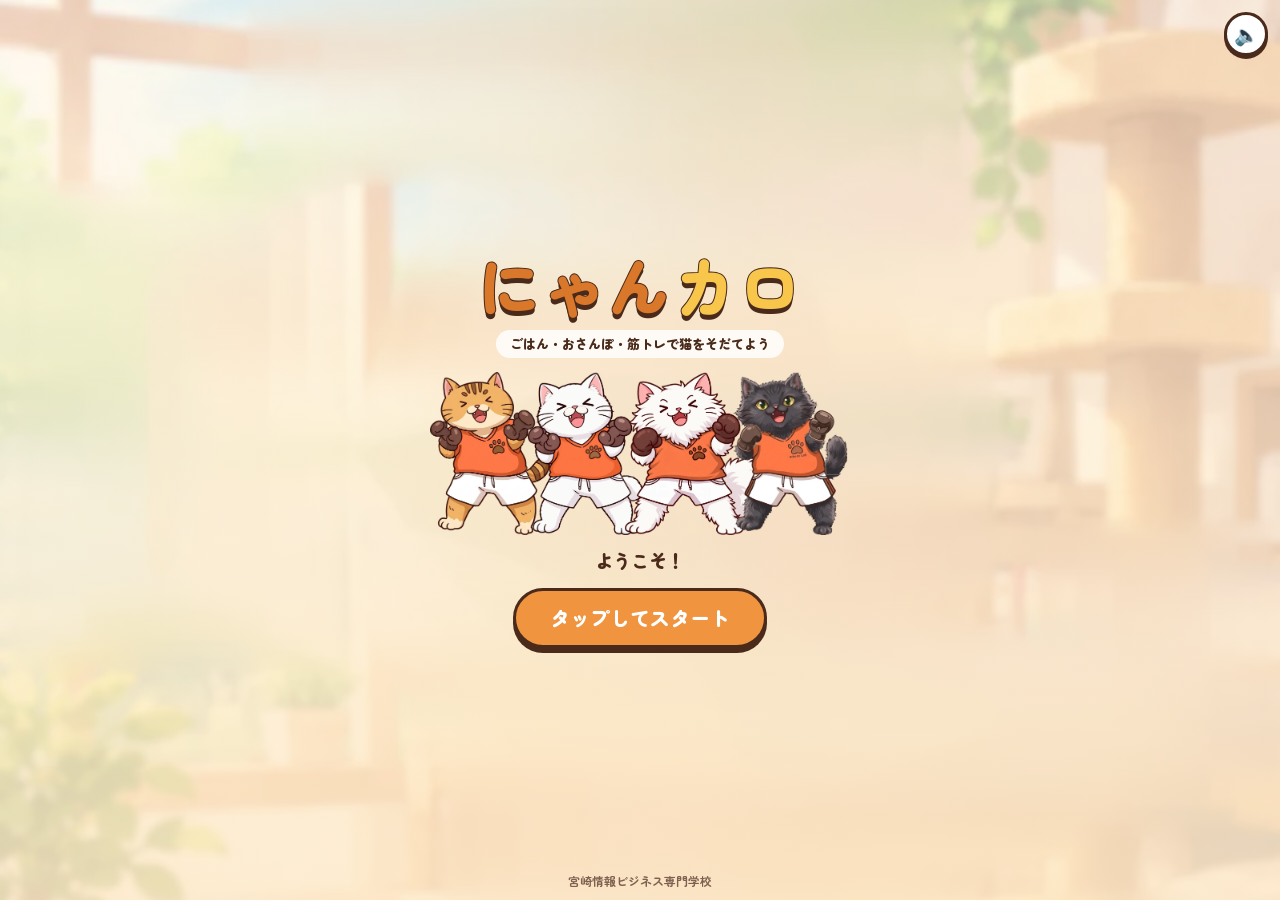
==== index.html @ 99998998 "Add files via upload" ====
<!doctype html>
<html lang="ja">
<head>
<meta charset="utf-8">
<meta name="viewport" content="width=device-width,initial-scale=1,viewport-fit=cover">
<title>にゃんカロ</title>
<meta name="description" content="ごはんを撮って、歩いて、筋トレして育てる猫の育成ゲーム">
<meta name="theme-color" content="#FDE9C9">
<link rel="manifest" href="manifest.webmanifest">
<link rel="icon" href="icon-192.png" type="image/png">
<link rel="apple-touch-icon" href="apple-touch-icon.png">
<meta name="apple-mobile-web-app-capable" content="yes">
<meta name="mobile-web-app-capable" content="yes">
<meta name="apple-mobile-web-app-title" content="にゃんカロ">
<link rel="preconnect" href="https://fonts.googleapis.com">
<link rel="preconnect" href="https://fonts.gstatic.com" crossorigin>
<link rel="stylesheet" href="https://fonts.googleapis.com/css2?family=Zen+Maru+Gothic:wght@500;700;900&display=swap">
<!-- ?v= はアプリの版。更新したら全部の ?v= と sw.js の VERSION、data.js の APP_VER を同じ数字に上げる（古いキャッシュと混ざらないように） -->
<link rel="stylesheet" href="style.css?v=10.1">
<link rel="stylesheet" href="petcat.css?v=10.1">
<link rel="stylesheet" href="battle.css?v=10.1">
<link rel="stylesheet" href="walk.css?v=10.1">
</head>
<body>
<!-- ===== タイトル画面（毎回はじめに出る） ===== -->
<div id="title" class="title" role="button" tabindex="0" aria-label="タップしてスタート">
  <button type="button" class="t-music" id="titleMusic" aria-label="音楽を鳴らす">🔈</button>
  <div class="t-logo"><span>にゃん</span><span>カロ</span></div>
  <p class="t-sub">ごはん・おさんぽ・筋トレで猫をそだてよう</p>
  <div class="t-cats" id="titleCats"></div>
  <p class="t-hello" id="titleHello"></p>
  <div class="t-start">タップしてスタート</div>
  <p class="t-foot">宮崎情報ビジネス専門学校</p>
</div>
<div id="app">

  <!-- ===== ホーム ===== -->
  <section id="tab-home" class="tab" aria-label="ホーム">
    <header class="h-top">
      <button class="coin-chip" id="pillCoins" aria-label="肉球コイン（ショップへ）"></button>
      <button class="name-chip" id="btnUser" aria-label="プロフィールを編集"></button>
      <button id="btnSettings" class="icon-btn" aria-label="せってい"></button>
    </header>
    <div class="h-row2">
      <button class="kcal-card" id="kcalCard" aria-label="今日のカロリー">
        <span class="kcal-ico" id="kcalIco"></span>
        <span class="kcal-main">
          <span class="kcal-nums">今日 <b id="kcalIntake">0</b> / 目標 <b id="kcalTarget">0</b> kcal</span>
          <span class="kcal-row"><span class="day-chip" id="dayChip"></span><span class="kcal-bar"><i id="kcalBar"></i><em id="kcalMark"></em></span></span>
        </span>
      </button>
      <button class="event-banner" id="eventBanner"></button>
    </div>

    <div class="h-stage">
      <div class="bubble" id="bubble"></div>
      <div class="cat-wrap" id="catWrap"></div>
      <div class="h-left">
        <!-- v10.1：ログボとミッションは ここ（上の列は コイン・名前・せってい だけにして、名前が切れないように） -->
        <div class="h-quick">
          <button id="btnLogin" class="icon-btn" aria-label="ログボ・プレゼント"><span class="dot" id="dotLogin" hidden></span></button>
          <button id="btnMission" class="icon-btn" aria-label="ミッション"><span class="dot" id="dotMission" hidden></span></button>
        </div>
        <div class="meter-card" role="meter" aria-label="スタミナ" aria-valuemin="0" aria-valuemax="100" id="stamMeter">
          <span class="mc-head"><span class="mc-ico" id="stamIco"></span>スタミナ</span><b class="mc-val" id="stamVal">0%</b>
          <span class="mc-bar"><i id="stamFill"></i></span>
        </div>
        <div class="meter-card" role="meter" aria-label="ごきげん" aria-valuemin="0" aria-valuemax="100" id="moodMeter">
          <span class="mc-head"><span class="mc-ico" id="moodIco"></span>ごきげん</span><b class="mc-val" id="moodVal">0%</b>
          <span class="mc-bar"><i id="moodFill"></i></span>
        </div>
      </div>
      <div class="h-right">
        <button class="gacha-btn" id="btnGacha" aria-label="ガチャへ"><span class="dot" id="dotGacha" hidden></span></button>
        <button id="btnCamera" class="camera-btn" aria-label="ごはんを撮る"></button>
      </div>
    </div>

    <div class="h-bottom">
      <button class="steps-card" id="pillSteps" aria-label="今日の歩数"></button>
      <button class="state-btn" id="bodyPill" aria-label="猫のステータス"></button>
    </div>
  </section>

  <!-- ===== ショップ ===== -->
  <section id="tab-shop" class="tab" aria-label="ショップ" hidden>
    <div class="page-head"><h1>ショップ</h1><div class="balance" id="shopBalance"></div></div>
    <div class="seg" role="tablist" id="shopSeg">
      <button role="tab" data-v="shop">ショップ</button>
      <button role="tab" data-v="gacha">ガチャ</button>
    </div>
    <div id="shopBody"></div>
  </section>

  <!-- ===== あそぶ（ジム・ミニゲーム。v10.1：更衣室は「ねこ」へ） ===== -->
  <section id="tab-train" class="tab" aria-label="あそぶ" hidden>
    <div class="page-head"><h1>あそぶ</h1><div class="balance" id="trainBalance"></div></div>
    <div class="seg" role="tablist" id="trainSeg">
      <button role="tab" data-v="gym">ジム</button>
      <button role="tab" data-v="mini">ミニゲーム</button>
    </div>
    <div id="trainBody"></div>
  </section>

  <!-- ===== きろく（1週間のきろく。v10.1：ステータスは「ねこ」へ） ===== -->
  <section id="tab-history" class="tab" aria-label="きろく" hidden>
    <div class="page-head"><span class="date-note" id="histDate"></span><h1>きろく</h1></div>
    <div id="histBody"></div>
  </section>

  <!-- ===== ねこ（v10.1：ステータス・きせかえ） ===== -->
  <section id="tab-cat" class="tab" aria-label="ねこ" hidden>
    <div class="page-head"><h1>ねこ</h1></div>
    <div class="seg" role="tablist" id="catSeg">
      <button role="tab" data-v="status">ステータス</button>
      <button role="tab" data-v="wear">きせかえ</button>
    </div>
    <div id="catBody"></div>
  </section>

  <!-- ===== せってい（v10.1：ホームの右上の ⚙ からひらく） ===== -->
  <section id="tab-settings" class="tab" aria-label="せってい" hidden>
    <div class="page-head"><button type="button" class="back-btn" id="setBack">‹ ホームへ</button><h1>せってい</h1></div>
    <div id="setBody"></div>
  </section>
</div>

<nav class="tabbar" aria-label="メニュー">
  <button data-tab="shop"><span class="ti" id="tiShop"></span><span>ショップ</span></button>
  <button data-tab="train"><span class="ti" id="tiTrain"></span><span>あそぶ</span></button>
  <button data-tab="home" class="home-tab"><span class="ti" id="tiHome"></span><span>ホーム</span></button>
  <button data-tab="history"><span class="ti" id="tiHistory"></span><span>きろく</span></button>
  <button data-tab="cat"><span class="ti" id="tiCat"></span><span>ねこ</span></button>
</nav>

<div class="modal" id="modal" hidden>
  <div class="sheet" role="dialog" aria-modal="true" aria-labelledby="modalTitle">
    <button class="close" id="modalClose" aria-label="閉じる">×</button>
    <div id="modalBody"></div>
  </div>
</div>
<div class="toast" id="toast" role="status" aria-live="polite" hidden></div>
<input type="file" id="photoInput" accept="image/*" hidden>

<script src="data.js?v=10.1"></script>
<script src="cat.js?v=10.1"></script>
<script src="petcat.js?v=10.1"></script>
<script src="battle.js?v=10.1"></script>
<script src="walk.js?v=10.1"></script>
<!-- v10.0：app.js を役割ごとに分けた。上から順番に読みこむ（順番を変えない。main.js は いちばん最後）。v10.1：fx.js（ごほうびの演出）・neko.js（ねこタブ）を追加 -->
<script src="storage.js?v=10.1"></script>
<script src="util.js?v=10.1"></script>
<script src="state.js?v=10.1"></script>
<script src="rules.js?v=10.1"></script>
<script src="sound.js?v=10.1"></script>
<script src="fx.js?v=10.1"></script>
<script src="ui.js?v=10.1"></script>
<script src="daily.js?v=10.1"></script>
<script src="home.js?v=10.1"></script>
<script src="shop.js?v=10.1"></script>
<script src="train.js?v=10.1"></script>
<script src="history.js?v=10.1"></script>
<script src="neko.js?v=10.1"></script>
<script src="settings.js?v=10.1"></script>
<script src="main.js?v=10.1"></script>
<script>
// service worker の登録（v9.8：新しい版が来たら app.js の swWaiting でお知らせ → タップで入れかえ）
if ('serviceWorker' in navigator && location.protocol !== 'file:') {
  window.addEventListener('load', () => {
    navigator.serviceWorker.register('sw.js').then(reg => {
      if (reg.waiting && navigator.serviceWorker.controller) swWaiting(reg.waiting);
      reg.addEventListener('updatefound', () => {
        const w = reg.installing; if (!w) return;
        w.addEventListener('statechange', () => { if (w.state === 'installed' && navigator.serviceWorker.controller) swWaiting(w); });
      });
      setInterval(() => reg.update().catch(() => {}), 3600000);   // 開いたままでも1時間ごとに新しい版をさがす
    }).catch(() => {});
    // 入れかえが終わったら読みなおす（こちらから頼んだときだけ。はじめて開いたときは読みなおさない）
    navigator.serviceWorker.addEventListener('controllerchange', () => { if (window.__swSkip && !window.__swReloaded) { window.__swReloaded = true; location.reload(); } });
  });
}
</script>
</body>
</html>
---- style.css ----
/* にゃんカロ 見た目
   色やフォントは :root の変数で管理。ここを変えるとアプリ全体の色が変わる。 */
:root {
  --paper: #FFF6E6;
  --paper-line: #F1E1C4;
  --bg: #FDE9C9;
  --ink: #4A2A1A;
  --muted: #7E6150;
  --orange: #F0943F;
  --orange-d: #D9772B;
  --yellow: #F7C64B;
  --green: #4FAE5B;
  --blue: #4C8FD6;
  --red: #E0573F;
  --white: #FFFFFF;
  --font: "Zen Maru Gothic", "Hiragino Maru Gothic ProN", "Hiragino Sans", "Yu Gothic", sans-serif;
  --nav-h: 92px;
  color-scheme: light;
}
* { box-sizing: border-box; }
html, body { margin: 0; min-height: 100%; }
body {
  background: var(--bg);
  color: var(--ink);
  font-family: var(--font);
  font-size: 15px;
  line-height: 1.5;
  -webkit-tap-highlight-color: transparent;
  -webkit-text-size-adjust: 100%;
}
button { font: inherit; color: inherit; cursor: pointer; }
button:focus-visible, input:focus-visible, select:focus-visible, a:focus-visible { outline: 3px solid var(--blue); outline-offset: 2px; }
[hidden] { display: none !important; }
img { max-width: 100%; }

#app {
  max-width: 480px; margin: 0 auto; min-height: 100dvh;
  background-color: var(--paper);
  background-image: repeating-linear-gradient(to bottom, transparent 0 31px, var(--paper-line) 31px 32px);
  padding-top: env(safe-area-inset-top, 0px);
  padding-bottom: calc(var(--nav-h) + env(safe-area-inset-bottom, 0px) + 12px);
}
.tab { padding-left: max(14px, env(safe-area-inset-left, 0px)); padding-right: max(14px, env(safe-area-inset-right, 0px)); }

/* ---------- 共通パーツ ---------- */
.card { background: var(--white); border: 3px solid var(--ink); border-radius: 18px; box-shadow: 0 4px 0 var(--ink); }
.btn {
  display: inline-flex; align-items: center; justify-content: center; gap: 6px;
  min-height: 46px; padding: 0 18px; border-radius: 14px;
  border: 3px solid var(--ink); background: var(--orange); color: var(--ink);
  font-weight: 900; font-size: 16px; box-shadow: 0 4px 0 var(--ink);
  transition: transform .06s;
}
.btn:active { transform: translateY(3px); box-shadow: 0 1px 0 var(--ink); }
.btn.yellow { background: var(--yellow); }
.btn.white { background: var(--white); }
.btn.red { background: var(--red); color: var(--white); }
.btn.small { min-height: 44px; padding: 0 12px; font-size: 14px; border-radius: 12px; }
.btn.block { display: flex; width: 100%; }
.btn:disabled { opacity: .45; cursor: not-allowed; transform: none; box-shadow: 0 4px 0 var(--ink); }
.pill {
  display: inline-flex; align-items: center; gap: 4px; white-space: nowrap;
  background: var(--white); border: 2.5px solid var(--ink); border-radius: 999px;
  padding: 2px 10px 2px 4px; font-weight: 900; font-size: 14px; min-height: 34px;
}
.pill svg { flex: none; }
.num { font-variant-numeric: tabular-nums; }
.muted { color: var(--muted); }
.hint { font-size: 12px; color: var(--muted); margin: 0; }
h1 { margin: 0; font-weight: 900; font-size: 30px; letter-spacing: .04em; text-align: center; }
h2 { margin: 0; font-weight: 900; font-size: 18px; }
.page-head { position: relative; padding-top: 16px; padding-bottom: 8px; display: flex; flex-direction: column; align-items: center; gap: 6px; }
.date-note { align-self: flex-start; font-size: 13px; color: var(--muted); font-weight: 700; }
.balance { display: flex; gap: 6px; flex-wrap: wrap; justify-content: center; }
.seg { display: flex; gap: 0; margin: 4px 0 14px; border: 3px solid var(--ink); border-radius: 14px; overflow: hidden; background: var(--white); }
.seg button { flex: 1; min-height: 44px; border: 0; background: transparent; font-weight: 900; font-size: 15px; }
.seg button + button { border-left: 3px solid var(--ink); }
.seg button[aria-selected="true"] { background: var(--yellow); }
.section-title { display: flex; align-items: center; gap: 8px; margin: 18px 0 8px; font-weight: 900; font-size: 17px; }
.section-title::before, .section-title::after { content: ""; flex: 1; height: 3px; background: var(--ink); border-radius: 2px; }
.list { display: flex; flex-direction: column; gap: 10px; }
.row { display: flex; align-items: center; gap: 10px; padding: 10px 12px; }
.row .grow { flex: 1; min-width: 0; }
.row .name { font-weight: 900; }
.rar { display: inline-block; font-size: 12px; font-weight: 900; padding: 0 6px; border-radius: 6px; border: 2px solid var(--ink); }
.rar.N { background: #EDE3D3; } .rar.R { background: #BFDDF7; } .rar.SR { background: var(--yellow); }

/* ---------- ホーム ---------- */
#tab-home { position: relative; min-height: calc(100dvh - var(--nav-h) - env(safe-area-inset-bottom, 0px) - env(safe-area-inset-top, 0px) - 12px); padding-top: 12px; display: flex; flex-direction: column; }
.home-top { display: grid; grid-template-columns: 1fr auto 1fr; align-items: start; gap: 8px; }
.icon-btn {
  position: relative; width: 52px; height: 52px; border-radius: 16px; border: 3px solid var(--ink);
  background: var(--white); box-shadow: 0 3px 0 var(--ink); display: flex; align-items: center; justify-content: center; padding: 0;
}
.icon-btn svg { width: 34px; height: 34px; }
.top-right { justify-self: end; display: flex; gap: 6px; }
.dot { position: absolute; top: -5px; right: -5px; width: 16px; height: 16px; border-radius: 999px; background: var(--red); border: 2.5px solid var(--white); }
.day-badge {
  width: 86px; height: 86px; border-radius: 999px; background: var(--white); border: 3px solid var(--ink); box-shadow: 0 4px 0 var(--ink);
  display: flex; flex-direction: column; align-items: center; justify-content: center; line-height: 1.05;
}
.day-badge span { font-size: 12px; font-weight: 900; color: var(--orange-d); }
.day-badge b { font-size: 30px; font-weight: 900; }
.day-badge small { font-size: 12px; font-weight: 900; }
.kcal-card {
  margin: 10px auto 0; width: min(100%, 330px); display: flex; flex-direction: column; gap: 4px; align-items: stretch;
  background: var(--white); border: 3px solid var(--ink); border-radius: 16px; padding: 6px 12px 8px; box-shadow: 0 3px 0 var(--ink);
}
.kcal-nums { font-size: 13px; font-weight: 700; text-align: center; }
.kcal-nums b { font-size: 18px; font-weight: 900; }
.kcal-bar { position: relative; height: 12px; border-radius: 999px; border: 2px solid var(--ink); background: #F4E9D7; overflow: hidden; }
.kcal-bar i { position: absolute; left: 0; top: 0; bottom: 0; background: var(--green); border-radius: 999px; transition: width .6s; }
.kcal-bar em { position: absolute; top: 0; bottom: 0; width: 2px; background: var(--ink); }

.stage { position: relative; flex: 1; display: grid; grid-template-columns: 52px minmax(0, 1fr); align-items: end; gap: 4px; padding-top: 8px; min-height: 300px; }
.stamina { align-self: center; display: flex; flex-direction: column; align-items: center; gap: 4px; }
.stam-tube { position: relative; width: 38px; height: clamp(180px, 34dvh, 320px); border-radius: 20px; border: 3px solid var(--ink); background: var(--white); overflow: hidden; box-shadow: 0 3px 0 var(--ink); }
.stam-fill { position: absolute; left: 0; right: 0; bottom: 0; background: var(--green); transition: height .6s, background-color .3s; }
.stam-fill::after { content: ""; position: absolute; left: 6px; top: 8px; bottom: 8px; width: 6px; border-radius: 4px; background: rgba(255,255,255,.4); }
.stam-label { font-size: 12px; font-weight: 900; }
.stam-val { font-size: 18px; font-weight: 900; line-height: 1; }
.cat-wrap { justify-self: center; height: clamp(250px, 46dvh, 420px); aspect-ratio: 600 / 813; max-width: 100%; }
.cat-wrap svg { width: 100%; height: 100%; display: block; }
.cat-wrap.punch { animation: punch .5s ease; }
@keyframes bob { 0%, 100% { transform: translateY(0) scaleY(1); } 50% { transform: translateY(-4px) scaleY(1.01); } }
@keyframes punch { 0% { transform: scale(1); } 30% { transform: scale(1.06) rotate(-2deg); } 60% { transform: scale(.98) rotate(2deg); } 100% { transform: scale(1); } }
.bubble {
  position: absolute; right: 0; top: 6px; max-width: 46%; background: var(--white); border: 3px solid var(--ink); border-radius: 18px;
  padding: 6px 12px; font-weight: 900; font-size: 15px; box-shadow: 0 3px 0 var(--ink);
}
.bubble::after { content: ""; position: absolute; left: 14px; bottom: -12px; border: 7px solid transparent; border-top-color: var(--ink); }
.home-pills { position: absolute; left: 56px; top: 6px; display: flex; flex-direction: column; align-items: flex-start; gap: 6px; }
.body-pill { min-width: 0; text-align: center; white-space: nowrap; overflow: hidden; text-overflow: ellipsis; padding: 3px 12px; border-radius: 999px; border: 2.5px solid var(--ink); background: var(--green); color: var(--white); font-weight: 900; font-size: 14px; }
.revive { position: absolute; left: 50%; top: 50%; transform: translate(-50%, -50%); }
.home-bottom { display: grid; grid-template-columns: auto minmax(0, 1fr) auto; align-items: center; gap: 8px; padding: 8px 0 4px; }
.mini-btn {
  min-height: 52px; padding: 0 12px; border-radius: 16px; border: 3px solid var(--ink);
  background: var(--yellow); font-weight: 900; font-size: 14px; box-shadow: 0 4px 0 var(--ink); display: flex; align-items: center; gap: 4px;
}
.camera-btn {
  width: 74px; height: 74px; border-radius: 999px; border: 4px solid var(--ink);
  background: var(--red); box-shadow: 0 5px 0 var(--ink); display: flex; align-items: center; justify-content: center; padding: 0;
}
.camera-btn svg { width: 40px; height: 40px; }
.mini-btn:active, .camera-btn:active, .icon-btn:active { transform: translateY(3px); box-shadow: 0 1px 0 var(--ink); }

/* ---------- タブバー（四角をつなげた形） ---------- */
.tabbar {
  position: fixed; left: 0; right: 0; bottom: 0; z-index: 20; max-width: 480px; margin: 0 auto;
  height: calc(var(--nav-h) + env(safe-area-inset-bottom, 0px)); padding: 10px max(8px, env(safe-area-inset-right, 0px)) calc(8px + env(safe-area-inset-bottom, 0px)) max(8px, env(safe-area-inset-left, 0px));
  background: linear-gradient(to bottom, rgba(253, 233, 201, 0), var(--bg) 30%); display: flex; align-items: stretch;
}
.tabbar button {
  flex: 1; min-width: 0; border: 3px solid var(--ink); border-left-width: 0; background: var(--paper); display: flex; flex-direction: column; align-items: center; justify-content: center;
  gap: 2px; font-size: 12px; letter-spacing: -.05em; white-space: nowrap; font-weight: 900; padding: 4px 0 2px; box-shadow: 0 4px 0 var(--ink);
}
.tabbar button:first-child { border-left-width: 3px; border-radius: 16px 0 0 16px; }
.tabbar button:last-child { border-radius: 0 16px 16px 0; }
.tabbar .ti { width: 34px; height: 34px; display: flex; align-items: center; justify-content: center; border: 0; background: none; }
.tabbar .ti svg { width: 30px; height: 30px; }
.tabbar .ti svg [stroke="#FFFFFF"], .tabbar .ti svg[stroke="#FFFFFF"] { stroke: var(--ink); }
.tabbar button[aria-current="page"] { background: var(--yellow); margin-top: -8px; border-top-width: 3px; }
.tabbar .home-tab { flex: 1.15; }

/* ---------- ショップ ---------- */
.shop-item { display: grid; grid-template-columns: 52px minmax(0, 1fr); gap: 10px; padding: 12px; }
.shop-item .ico { width: 52px; height: 52px; border-radius: 14px; border: 2.5px solid var(--ink); background: #FFF0D6; display: flex; align-items: center; justify-content: center; }
.shop-item .ico svg { width: 38px; height: 38px; }
.buy-row { grid-column: 1 / -1; display: flex; align-items: center; justify-content: flex-end; gap: 8px; flex-wrap: wrap; }
.stepper { display: inline-flex; align-items: center; border: 2.5px solid var(--ink); border-radius: 12px; overflow: hidden; background: var(--white); }
.stepper button { width: 44px; height: 44px; border: 0; background: #FFF0D6; font-weight: 900; font-size: 18px; }
.stepper output { min-width: 34px; text-align: center; font-weight: 900; }
.price { font-weight: 900; }
.demo-note { margin: 6px 0 0; padding: 8px 12px; border-radius: 12px; background: #FFF0D6; border: 2px dashed var(--muted); font-size: 12px; }
.gacha-stage { position: relative; padding: 14px 12px 16px; text-align: center; }
.gacha-top { display: flex; justify-content: space-between; align-items: center; gap: 8px; flex-wrap: wrap; }
.gacha-title { font-weight: 900; font-size: 30px; color: var(--red); margin: 6px 0 0; text-shadow: 2px 2px 0 var(--white), -2px -2px 0 var(--white); }
.gacha-cat { width: 150px; margin: 4px auto 0; }
.bags { display: grid; grid-template-columns: repeat(4, minmax(0, 1fr)); gap: 8px; margin-top: 10px; }
.bag { border: 3px solid var(--ink); border-radius: 18px; background: var(--white); padding: 6px 0 2px; box-shadow: 0 4px 0 var(--ink); }
.bag svg { width: 100%; height: 72px; }
.bag:active { transform: translateY(3px); box-shadow: 0 1px 0 var(--ink); }
.pick-note { margin-top: 10px; font-weight: 900; }
.reveal { text-align: center; display: flex; flex-direction: column; align-items: center; gap: 8px; }
.reveal .item-big { width: 140px; height: 140px; border-radius: 24px; border: 3px solid var(--ink); display: flex; align-items: center; justify-content: center; background: #FFF0D6; }
.reveal .item-big.SR { background: var(--yellow); }
.reveal .item-big svg { width: 110px; height: 110px; }

/* ---------- トレーニング ---------- */
.gym-card { display: grid; grid-template-columns: 68px minmax(0, 1fr) auto; align-items: center; gap: 10px; padding: 12px; }
.gym-card .ico { width: 68px; height: 68px; border-radius: 16px; border: 2.5px solid var(--ink); background: #E8F1FF; display: flex; align-items: center; justify-content: center; }
.gym-card .ico svg { width: 54px; height: 54px; }
.gym-card .cost { font-size: 12px; font-weight: 900; color: var(--orange-d); }
.boost { margin: 0 0 10px; padding: 8px 12px; border-radius: 12px; background: var(--yellow); border: 2.5px solid var(--ink); font-weight: 900; font-size: 13px; }
.locker { display: grid; grid-template-columns: 130px minmax(0, 1fr); gap: 12px; align-items: start; }
.locker .preview { padding: 6px; }
.locker .preview svg { width: 100%; height: auto; display: block; }
.stats { display: flex; flex-direction: column; gap: 6px; padding: 10px 12px; }
.stat-row { display: grid; grid-template-columns: 72px minmax(0, 1fr) 40px; align-items: center; gap: 6px; font-size: 13px; font-weight: 900; }
.stat-row .bar { height: 12px; border-radius: 999px; border: 2px solid var(--ink); background: #F4E9D7; overflow: hidden; }
.stat-row .bar i { display: block; height: 100%; }
.stat-row b { text-align: right; }
.wear-grid { display: grid; grid-template-columns: repeat(3, minmax(0, 1fr)); gap: 8px; }
.wear { border: 2.5px solid var(--ink); border-radius: 14px; background: var(--white); padding: 6px 4px; font-size: 12px; font-weight: 700; display: flex; flex-direction: column; align-items: center; gap: 2px; min-height: 92px; }
.wear svg { width: 46px; height: 46px; }
.wear[aria-pressed="true"] { background: var(--yellow); box-shadow: inset 0 0 0 2px var(--ink); }

/* ---------- りれき ---------- */
.chart-card { padding: 10px 8px 6px; }
.chart-card svg { width: 100%; height: auto; display: block; }
.hist-seg { display: grid; grid-template-columns: repeat(2, minmax(0, 1fr)); gap: 10px; margin: 14px 0 4px; }
.hist-seg button { min-height: 56px; border-radius: 16px; border: 3px solid var(--ink); background: var(--orange); font-weight: 900; font-size: 16px; box-shadow: 0 4px 0 var(--ink); line-height: 1.2; }
.hist-seg button[aria-selected="true"] { background: var(--yellow); box-shadow: inset 0 0 0 3px var(--red), 0 4px 0 var(--ink); }
.meals3 { display: grid; grid-template-columns: repeat(3, minmax(0, 1fr)); gap: 8px; }
.meal-card { position: relative; border: 3px solid var(--ink); border-radius: 18px; background: var(--white); padding: 18px 6px 8px; text-align: center; min-height: 140px; display: flex; flex-direction: column; align-items: center; justify-content: space-between; gap: 4px; }
.meal-card .slot { position: absolute; top: -16px; left: 50%; transform: translateX(-50%); background: var(--paper); padding: 0 8px; font-weight: 900; font-size: 22px; line-height: 1.2; }
.meal-card .mname { font-weight: 900; font-size: 13px; line-height: 1.3; overflow-wrap: anywhere; }
.meal-card img, .meal-card .ph { width: 64px; height: 50px; border-radius: 10px; object-fit: cover; }
.meal-card .ph { display: flex; align-items: center; justify-content: center; }
.meal-card .kc { font-weight: 900; font-size: 15px; }
.meal-list .row { padding: 8px 10px; }
.meal-list img, .meal-list .ph { width: 44px; height: 44px; border-radius: 10px; object-fit: cover; flex: none; background: #FFF0D6; }
.x-btn { width: 44px; height: 44px; border: 0; background: transparent; font-size: 18px; color: var(--muted); }
.body-meter { position: relative; height: 16px; border-radius: 999px; border: 2.5px solid var(--ink); background: linear-gradient(90deg, #8E8E8E 0 8%, var(--blue) 8% 38%, var(--green) 38% 62%, var(--orange) 62% 92%, var(--red) 92%); }
.body-meter i { position: absolute; top: -6px; width: 8px; height: 24px; margin-left: -4px; border-radius: 4px; background: var(--ink); border: 2px solid var(--white); }
.body-labels { display: flex; justify-content: space-between; font-size: 12px; color: var(--muted); font-weight: 700; margin-top: 4px; }
.totals { display: grid; grid-template-columns: repeat(3, minmax(0, 1fr)); gap: 8px; }
.totals div { text-align: center; padding: 8px 4px; }
.totals b { display: block; font-size: 20px; font-weight: 900; }
.totals span { font-size: 12px; color: var(--muted); font-weight: 700; }

/* ---------- せってい ---------- */
.set-group { padding: 4px 14px; }
.set-row { display: flex; align-items: center; gap: 10px; min-height: 58px; border-bottom: 2px dashed var(--paper-line); }
.set-row:last-child { border-bottom: 0; }
.set-row .grow { flex: 1; min-width: 0; }
.set-row .grow small { display: block; font-size: 12px; color: var(--muted); }
.switch { position: relative; width: 58px; height: 34px; flex: none; border-radius: 999px; border: 3px solid var(--ink); background: #E3D6C2; padding: 0; }
.switch::after { content: ""; position: absolute; top: 3px; left: 3px; width: 22px; height: 22px; border-radius: 999px; background: var(--white); border: 2px solid var(--ink); transition: left .15s; }
.switch[aria-checked="true"] { background: var(--green); }
.switch[aria-checked="true"]::after { left: 27px; }
select, input[type="text"], input[type="number"], input[type="time"] {
  font: inherit; color: var(--ink); background: var(--white); border: 2.5px solid var(--ink); border-radius: 12px; padding: 8px 10px; min-height: 44px; width: 100%; min-width: 0;
}
label.f { display: flex; flex-direction: column; gap: 3px; font-size: 12px; font-weight: 900; }
.form-grid { display: grid; grid-template-columns: repeat(2, minmax(0, 1fr)); gap: 10px; }
.radio-row { display: flex; gap: 6px; flex-wrap: wrap; }
.radio-row button { flex: 1; min-height: 42px; border-radius: 12px; border: 2.5px solid var(--ink); background: var(--white); font-weight: 900; font-size: 13px; }
.radio-row button[aria-pressed="true"] { background: var(--yellow); }

/* ---------- モーダル ---------- */
.modal { position: fixed; inset: 0; z-index: 40; background: rgba(74, 42, 26, .45); display: flex; align-items: flex-end; justify-content: center; }
.sheet {
  position: relative; width: 100%; max-width: 480px; max-height: 92dvh; overflow-y: auto; background: var(--paper);
  border: 3px solid var(--ink); border-bottom: 0; border-radius: 24px 24px 0 0;
  padding: 18px max(16px, env(safe-area-inset-right, 0px)) calc(20px + env(safe-area-inset-bottom, 0px)) max(16px, env(safe-area-inset-left, 0px));
  animation: up .22s ease;
}
@keyframes up { from { transform: translateY(40px); opacity: 0; } to { transform: none; opacity: 1; } }
.sheet h2 { text-align: center; font-size: 22px; margin-bottom: 12px; }
.close { position: absolute; right: 10px; top: 10px; width: 44px; height: 44px; border-radius: 999px; border: 2.5px solid var(--ink); background: var(--white); font-size: 22px; font-weight: 900; line-height: 1; }
.stack { display: flex; flex-direction: column; gap: 12px; }
.photo-box { display: flex; align-items: center; justify-content: center; height: 190px; border-radius: 18px; border: 3px dashed var(--ink); background: var(--white); overflow: hidden; font-weight: 900; color: var(--muted); }
.photo-box img { width: 100%; height: 100%; object-fit: cover; }
.ai-box { padding: 10px 12px; font-size: 14px; }
.ai-box .r { display: flex; justify-content: space-between; gap: 8px; }
.ai-box .t { border-top: 2px dashed var(--paper-line); margin-top: 6px; padding-top: 6px; font-weight: 900; }
.chips { display: flex; flex-wrap: wrap; gap: 6px; }
.chip { border: 2px solid var(--ink); background: var(--white); border-radius: 999px; padding: 4px 10px; font-size: 12px; font-weight: 700; min-height: 44px; }
.stamp-grid { display: grid; grid-template-columns: repeat(7, minmax(0, 1fr)); gap: 5px; }
.stamp { border: 2.5px solid var(--ink); border-radius: 12px; background: var(--white); height: 70px; display: flex; flex-direction: column; align-items: center; justify-content: center; font-size: 12px; font-weight: 900; gap: 2px; }
.stamp.done { background: #FFE2C2; }
.stamp.today { background: var(--yellow); box-shadow: inset 0 0 0 2px var(--red); }
.mission { display: flex; align-items: center; gap: 10px; padding: 10px 12px; }
.mission .grow { flex: 1; min-width: 0; }
.mission .prog { height: 8px; border-radius: 999px; background: #F4E9D7; border: 2px solid var(--ink); overflow: hidden; margin-top: 4px; }
.mission .prog i { display: block; height: 100%; background: var(--yellow); }
.quiz-opts { display: grid; grid-template-columns: repeat(2, minmax(0, 1fr)); gap: 10px; }
.quiz-opts button { min-height: 130px; border-radius: 18px; border: 3px solid var(--ink); background: var(--white); font-weight: 900; font-size: 17px; padding: 10px; box-shadow: 0 4px 0 var(--ink); display: flex; flex-direction: column; align-items: center; justify-content: center; gap: 6px; }
.quiz-opts button.ok { background: #CDEFC8; }
.quiz-opts button.ng { background: #F8D0C8; }
.tapper { width: 220px; height: 220px; border-radius: 999px; margin: 0 auto; border: 4px solid var(--ink); background: #8B5A3C; color: var(--white); font-weight: 900; font-size: 26px; box-shadow: 0 6px 0 var(--ink); }
.tapper:active { transform: scale(.94); }
.big-num { font-size: 48px; font-weight: 900; text-align: center; line-height: 1; }

.toast {
  position: fixed; left: 50%; bottom: calc(var(--nav-h) + env(safe-area-inset-bottom, 0px) + 20px); transform: translateX(-50%); z-index: 60;
  max-width: calc(100% - 32px); background: var(--ink); color: var(--white); padding: 10px 16px; border-radius: 14px; font-weight: 700; font-size: 14px; text-align: center;
}
@media (prefers-reduced-motion: reduce) {
  .cat-wrap, .cat-wrap.punch, .sheet { animation: none; }
}

/* ===== イラスト版（B案） ===== */
.bubble { z-index: 3; pointer-events: none; }
.bubble.pop { animation: pcSay .35s cubic-bezier(.3, 1.6, .5, 1); }
.tr-cat { width: 170px; }
.tr-cat .pc-act { animation: aPunchR .45s ease-out 3; }
.tr-tread .pc-act { animation: aStep 1.6s ease-in-out; }
.tr-weight .pc-act { animation: aPuff .6s ease-in-out 3; }

.scene { position: relative; border: 3px solid var(--ink); border-radius: 20px; overflow: hidden; box-shadow: 0 4px 0 var(--ink); background: var(--paper); }
.scene img { display: block; width: 100%; height: auto; }
.gym-cards { display: grid; grid-template-columns: repeat(3, minmax(0, 1fr)); gap: 8px; margin-top: 12px; }
.gym-card2 { display: flex; flex-direction: column; border: 3px solid var(--ink); border-radius: 16px; overflow: hidden; background: var(--white); box-shadow: 0 4px 0 var(--ink); min-width: 0; }
.gc-head { background: var(--yellow); border-bottom: 3px solid var(--ink); padding: 6px 4px; text-align: center; font-weight: 900; font-size: 12.5px; line-height: 1.25; min-height: 48px; display: flex; align-items: center; justify-content: center; }
.gc-body { flex: 1; display: flex; flex-direction: column; align-items: center; gap: 4px; padding: 8px 6px 10px; text-align: center; }
.gc-ico svg { width: 40px; height: 40px; display: block; }
.gc-cost { font-weight: 900; font-size: 13px; color: var(--orange-d); }
.gc-label { font-size: 12px; font-weight: 700; background: #FFF1C9; border-radius: 999px; padding: 2px 8px; }
.gc-start { margin-top: auto; width: 100%; padding: 0 4px; font-weight: 900; letter-spacing: .04em; }

.shop-scene .shop-say { position: absolute; left: 43.4%; top: 22.6%; width: 23.6%; height: 15.6%; display: flex; align-items: center; justify-content: center; text-align: center;
  background: var(--white); border-radius: 50%; font-weight: 900; font-size: clamp(10px, 3vw, 14px); line-height: 1.2; color: var(--ink); padding: 0 6px; }
.bag-hit { position: absolute; top: 55%; height: 28%; border: 0; background: transparent; border-radius: 40% 40% 30% 30%; padding: 0; }
.bag-hit.b0 { left: 7%; width: 21%; } .bag-hit.b1 { left: 29.5%; width: 19.5%; } .bag-hit.b2 { left: 52%; width: 22%; } .bag-hit.b3 { left: 75%; width: 17.5%; }
.bag-hit:focus-visible { outline: 4px solid var(--blue); }
.bag-hit::after { content: ""; position: absolute; inset: 0; border-radius: inherit; background: radial-gradient(circle, rgba(255, 240, 160, .7), transparent 70%); opacity: 0; transition: opacity .2s; }
.bag-hit:active::after, .bag-hit.picked::after { opacity: 1; }
.bag-hit.picked { animation: bagShake .35s ease; }
@keyframes bagShake { 25% { transform: rotate(-6deg) scale(1.05); } 75% { transform: rotate(6deg) scale(1.05); } }
.gacha-info { margin-top: 12px; padding: 12px 14px; display: grid; gap: 4px; }
.gacha-cost { font-weight: 900; font-size: 16px; }
.gacha-cost b { font-size: 22px; color: var(--red); }
.gacha-pity { font-weight: 700; font-size: 14px; color: var(--ink, #333); }
.gacha-pity b { color: #C8901A; }
.gacha-pity b.num { font-size: 18px; }
@media (prefers-reduced-motion: reduce) { .tr-cat .pc-act, .bag-hit.picked { animation: none; } }

/* ===== ホーム v7（チームのデザイン案に合わせた配置） ===== */
#tab-home { background: var(--bg) url("home-bg.webp") center top / cover no-repeat; gap: 8px; padding-top: 10px; padding-bottom: 6px; }
.h-top { display: grid; grid-template-columns: auto minmax(0, 1fr) auto; align-items: center; gap: 6px; }   /* v10.1：コイン｜名前｜⚙ */
.coin-chip, .name-chip { display: flex; align-items: center; gap: 6px; min-height: 46px; border: 3px solid var(--ink); border-radius: 999px; box-shadow: 0 3px 0 var(--ink); font-weight: 900; padding: 0 6px; }
.coin-chip { background: #5A3A28; color: var(--white); font-size: 18px; padding-left: 4px; }
.coin-chip > svg { width: 32px; height: 32px; flex: none; }
.coin-chip .plus svg { width: 26px; height: 26px; display: block; }
.name-chip { background: rgba(255, 255, 255, .94); min-width: 0; padding: 0 10px 0 4px; }
.nc-ico svg { width: 32px; height: 32px; display: block; }
.nc-name { flex: 1; min-width: 0; overflow: hidden; text-overflow: ellipsis; white-space: nowrap; font-size: 15px; text-align: left; }
.h-top .icon-btn { width: 46px; height: 46px; border-radius: 14px; }
.h-top .icon-btn svg { width: 30px; height: 30px; }
.h-row2 { display: grid; grid-template-columns: minmax(0, 1fr) 136px; gap: 8px; align-items: stretch; }
#tab-home .kcal-card { margin: 0; width: auto; flex-direction: row; align-items: center; gap: 6px; padding: 6px 10px 8px 6px; background: rgba(255, 255, 255, .94); }
.kcal-ico svg { width: 30px; height: 30px; display: block; }
.kcal-main { flex: 1; min-width: 0; display: flex; flex-direction: column; gap: 4px; }
#tab-home .kcal-nums { text-align: left; font-size: 12px; white-space: nowrap; overflow: hidden; text-overflow: ellipsis; }
#tab-home .kcal-nums b { font-size: 16px; }
.kcal-row { display: flex; align-items: center; gap: 6px; }
.kcal-row .kcal-bar { flex: 1; }
.day-chip { flex: none; display: inline-block; background: var(--orange); color: var(--white); border-radius: 999px; padding: 0 7px; margin-right: 5px; font-size: 12px; font-weight: 900; }
.event-banner { position: relative; display: flex; align-items: center; gap: 4px; padding: 4px 6px; border: 3px solid var(--ink); border-radius: 16px; box-shadow: 0 3px 0 var(--ink);
  background: linear-gradient(135deg, #FFD966, #F7A93B); font-weight: 900; text-align: left; overflow: hidden; }
.event-banner::after { content: ""; position: absolute; inset: 0; background: linear-gradient(110deg, transparent 40%, rgba(255, 255, 255, .55) 50%, transparent 60%); background-size: 250% 100%; animation: shine 3.2s ease-in-out infinite; pointer-events: none; }
@keyframes shine { 0% { background-position: 120% 0; } 60%, 100% { background-position: -120% 0; } }
.ev-ico svg { width: 32px; height: 36px; display: block; }
.ev-txt { font-size: 12px; line-height: 1.25; color: var(--ink); white-space: nowrap; }
.ev-txt small { display: table; background: var(--red); color: var(--white); border-radius: 6px; padding: 0 5px; font-size: 12px; margin-bottom: 2px; }

.h-stage { position: relative; flex: 1; min-height: 330px; display: flex; flex-direction: column; align-items: center; justify-content: flex-end; }
#tab-home .bubble { position: relative; right: auto; top: auto; max-width: 78%; margin-bottom: 10px; text-align: center; font-size: 16px; background: rgba(255, 255, 255, .97); }
#tab-home .bubble::after { left: 50%; margin-left: -7px; }
#tab-home .cat-wrap { height: clamp(230px, 38dvh, 360px); position: relative; left: 8px; }
#tab-home .bubble { z-index: 4; }
.h-left { position: absolute; left: 0; bottom: 8px; width: 98px; display: grid; gap: 8px; z-index: 2; }   /* v10.1：下から積む（ログボ・ミッションを上にのせた） */
.meter-card { display: grid; grid-template-columns: auto 1fr; align-items: center; gap: 0 4px; padding: 6px 8px 8px; border: 3px solid var(--ink); border-radius: 16px; background: rgba(255, 255, 255, .93); box-shadow: 0 3px 0 var(--ink); }
.mc-head { grid-column: 1 / -1; display: flex; align-items: center; gap: 3px; font-size: 12px; font-weight: 900; }
.mc-ico svg { width: 20px; height: 20px; display: block; }
.mc-val { grid-column: 1 / -1; font-size: 22px; font-weight: 900; line-height: 1.1; font-variant-numeric: tabular-nums; }
.mc-bar { grid-column: 1 / -1; position: relative; height: 10px; border: 2px solid var(--ink); border-radius: 999px; background: #F4E9D7; overflow: hidden; }
.mc-bar i { position: absolute; left: 0; top: 0; bottom: 0; border-radius: 999px; background: var(--green); transition: width .6s; }
#moodFill { background: var(--yellow); }
.h-right { position: absolute; right: 0; bottom: 8px; display: grid; gap: 12px; justify-items: center; z-index: 2; }
.gacha-btn { position: relative; width: 74px; padding: 6px 4px 4px; border: 3px solid var(--ink); border-radius: 16px; background: rgba(255, 255, 255, .93); box-shadow: 0 3px 0 var(--ink); display: flex; flex-direction: column; align-items: center; font-size: 13px; font-weight: 900; }
.gacha-btn svg { width: 40px; height: 46px; }
.gacha-btn:active, .coin-chip:active, .name-chip:active, .event-banner:active, .steps-card:active, .state-btn:active { transform: translateY(3px); box-shadow: 0 1px 0 var(--ink); }
#tab-home .camera-btn { width: 66px; height: 66px; background: #5A3A28; }
.h-bottom { display: grid; grid-template-columns: minmax(0, 1fr) minmax(0, 1.05fr); gap: 8px; }
.steps-card, .state-btn { display: flex; align-items: center; gap: 6px; min-height: 66px; padding: 6px 10px; border: 3px solid var(--ink); border-radius: 18px; box-shadow: 0 4px 0 var(--ink); text-align: left; min-width: 0; }
.steps-card { background: rgba(255, 255, 255, .95); }
.sc-ico svg { width: 44px; height: 30px; display: block; }
.sc-main { flex: 1; min-width: 0; display: flex; flex-direction: column; line-height: 1.15; }
.sc-main small { font-size: 12px; font-weight: 900; color: var(--muted); }
.sc-main b { font-size: 20px; font-weight: 900; }
.sc-arrow { font-size: 26px; font-weight: 900; color: var(--muted); }
.state-btn { color: var(--white); }
.sb-ico svg { width: 30px; height: 30px; display: block; }
.sb-main { flex: 1; min-width: 0; display: flex; flex-direction: column; line-height: 1.2; }
.sb-main small { font-size: 12px; font-weight: 900; opacity: .95; white-space: nowrap; overflow: hidden; text-overflow: ellipsis; }
.sb-main b { font-size: 18px; font-weight: 900; text-shadow: 0 2px 0 rgba(74, 42, 26, .35); }
.sb-bar { position: relative; height: 8px; margin-top: 3px; border-radius: 999px; border: 2px solid var(--ink);
  background: linear-gradient(to right, #8E8E8E 0 12%, #4C8FD6 12% 40%, #4FAE5B 40% 60%, #F0943F 60% 88%, #E0573F 88%); }
.sb-bar i { position: absolute; top: 50%; width: 12px; height: 12px; margin: -6px 0 0 -6px; border-radius: 50%; background: var(--white); border: 2px solid var(--ink); }
#tab-home .dot { z-index: 1; }

/* ガチャボタンの赤丸、トレーニングの連続表示 */
.gacha-btn .dot { position: absolute; top: -6px; right: -6px; }
.gym-card2 { position: relative; overflow: visible; }
.gym-card2 .gc-head { border-radius: 13px 13px 0 0; }
.gc-float { position: absolute; left: 50%; top: 38%; transform: translateX(-50%); z-index: 3; white-space: nowrap; pointer-events: none; display: flex; flex-direction: column; align-items: center;
  background: var(--white); border: 3px solid var(--ink); border-radius: 12px; padding: 2px 8px; font-weight: 900; font-size: 15px; color: var(--orange-d); animation: gcFloat 1.3s ease-out forwards; }
.gc-float small { font-size: 12px; color: var(--muted); }
@keyframes gcFloat { 0% { opacity: 0; transform: translate(-50%, 10px) scale(.7); } 15% { opacity: 1; transform: translate(-50%, 0) scale(1.08); } 70% { opacity: 1; } 100% { opacity: 0; transform: translate(-50%, -46px) scale(1); } }
.gym-scene.hit img { animation: sceneHit .3s ease; }
@keyframes sceneHit { 30% { transform: scale(1.02) translateX(-3px); } 60% { transform: scale(1.01) translateX(3px); } }
@media (prefers-reduced-motion: reduce) { .event-banner::after, .gc-float, .gym-scene.hit img { animation: none; } }

/* ===== タイトル画面 ===== */
.title { position: fixed; inset: 0; z-index: 60; display: flex; flex-direction: column; align-items: center; justify-content: center; gap: 8px; padding: max(24px, env(safe-area-inset-top)) 20px max(24px, env(safe-area-inset-bottom)); text-align: center; cursor: pointer; overflow: hidden;
  background: linear-gradient(rgba(255, 246, 230, .55), rgba(253, 233, 201, .85)), var(--bg) url("home-bg.webp") center / cover no-repeat; transition: opacity .35s, transform .35s; }
.title.out { opacity: 0; transform: scale(1.04); pointer-events: none; }
.t-logo { font-size: clamp(44px, 14vw, 64px); font-weight: 900; line-height: 1; letter-spacing: .02em; color: var(--orange-d); -webkit-text-stroke: 2px var(--ink); paint-order: stroke fill; text-shadow: 0 5px 0 var(--ink); animation: tPop .8s cubic-bezier(.3, 1.6, .5, 1) both; }
.t-logo span:last-child { color: var(--yellow); }
.t-sub { margin: 6px 0 0; font-weight: 900; color: var(--ink); background: rgba(255, 255, 255, .85); border-radius: 999px; padding: 4px 14px; font-size: 13px; }
.t-cats { display: flex; justify-content: center; align-items: flex-end; width: min(100%, 440px); margin-top: 6px; }
.t-cats .cp-art { flex: 1 1 0; margin: 0 -10px; animation: tBob 2.4s ease-in-out infinite; }
.t-cats .cp-art:nth-child(2) { animation-delay: -.6s; } .t-cats .cp-art:nth-child(3) { animation-delay: -1.2s; } .t-cats .cp-art:nth-child(4) { animation-delay: -1.8s; }
.t-cats.one { width: auto; height: min(42dvh, 340px); aspect-ratio: 600 / 813; }
.t-cats.one .pc { height: 100%; width: auto; cursor: inherit; }
.t-hello { margin: 4px 0 0; font-weight: 900; font-size: 18px; }
.t-start { margin-top: 6px; background: var(--orange); color: #fff; font-weight: 900; font-size: 20px; padding: 12px 34px; border-radius: 999px; border: 3px solid var(--ink); box-shadow: 0 5px 0 var(--ink); animation: tBlink 1.6s ease-in-out infinite; }
.t-foot { position: absolute; bottom: max(10px, env(safe-area-inset-bottom)); margin: 0; font-size: 12px; font-weight: 700; color: var(--muted); }
@keyframes tPop { from { transform: scale(.4); opacity: 0; } }
@keyframes tBob { 0%, 100% { transform: translateY(0); } 50% { transform: translateY(-8px); } }
@keyframes tBlink { 0%, 100% { transform: scale(1); } 50% { transform: scale(1.06); } }

/* ===== 猫えらび ===== */
.cat-pick { display: grid; grid-template-columns: repeat(2, minmax(0, 1fr)); gap: 8px; }
.cat-pick button { font: inherit; color: inherit; background: var(--paper); border: 3px solid var(--paper-line); border-radius: 18px; padding: 6px 6px 8px; display: flex; flex-direction: column; align-items: center; gap: 0; cursor: pointer; position: relative; }
.cat-pick button[aria-checked="true"] { border-color: var(--orange); background: #FFF0DA; box-shadow: 0 0 0 3px rgba(240, 148, 63, .25); }
.cat-pick button[aria-checked="true"]::after { content: "✓"; position: absolute; top: 6px; right: 8px; width: 24px; height: 24px; border-radius: 50%; background: var(--orange); color: #fff; font-weight: 900; line-height: 24px; font-size: 14px; }
.cat-pick b { font-size: 14px; } .cat-pick small { font-size: 12px; color: var(--muted); }
.cp-art { position: relative; display: block; width: 100%; max-width: 120px; aspect-ratio: 600 / 813; }
.cat-pick .cp-art { width: 74%; }
.cp-art .pc-art { position: absolute; top: 0; height: 100%; }
.cp-art img { position: absolute; inset: 0; width: 100%; height: 100%; object-fit: contain; pointer-events: none; }
@media (prefers-reduced-motion: reduce) { .t-logo, .t-cats .cp-art, .t-start { animation: none; } }

/* ===== ミニゲーム（sagase.html を全画面で開く） ===== */
.mini-frame { position: fixed; inset: 0; z-index: 70; background: #f3efe6; }
.mini-frame iframe { width: 100%; height: 100%; border: 0; display: block; }
body.mini-open { overflow: hidden; }

/* ===== 糖質・たんぱく質・脂質 ===== */
.pfc-in { grid-template-columns: repeat(3, minmax(0, 1fr)); }
.pfc-in .f { font-size: 12px; }
.pfc-mini { display: block; font-size: 12px; color: var(--muted); font-weight: 700; }
.pfc-card { margin-top: 10px; padding: 12px 14px; }
.pfc-bar { display: flex; height: 14px; border-radius: 999px; overflow: hidden; border: 2px solid var(--ink); margin-bottom: 8px; background: var(--paper-line); }
.pfc-bar i { display: block; height: 100%; }
.pfc-row { display: grid; grid-template-columns: 1fr auto 3.2em 6.2em; align-items: center; gap: 6px; font-size: 14px; padding: 2px 0; }
.pfc-name { display: flex; align-items: center; gap: 6px; font-weight: 900; }
.pfc-name i { width: 12px; height: 12px; border-radius: 50%; border: 2px solid var(--ink); }
.pfc-pct { text-align: right; color: var(--muted); font-weight: 700; }
.pfc-tag { justify-self: end; font-size: 12px; font-weight: 900; padding: 2px 8px; border-radius: 999px; background: #FFE3D6; color: #B4462A; }
.pfc-tag.ok { background: #E1F3E3; color: #2F7D3A; }
.w-nav { display: grid; grid-template-columns: 1fr 2fr; gap: 8px; }

/* 猫のSOS：画面のふちが赤く光る */
body.sos::after { content: ""; position: fixed; inset: 0; z-index: 80; pointer-events: none; box-shadow: inset 0 0 0 0 rgba(224, 87, 63, 0); animation: sosFlash 1.6s ease-out 2; }
@keyframes sosFlash { 30% { box-shadow: inset 0 0 60px 18px rgba(224, 87, 63, .75); } 100% { box-shadow: inset 0 0 0 0 rgba(224, 87, 63, 0); } }
/* 間食をふくめて4つ並べる */
.meals3 { grid-template-columns: repeat(4, minmax(0, 1fr)); gap: 6px; }
.meals3 .meal-card { padding: 16px 4px 8px; min-height: 128px; }
.meals3 .meal-card .slot { font-size: 18px; top: -13px; padding: 0 5px; white-space: nowrap; }
.meals3 .meal-card .mname { font-size: 12px; }
.meals3 .meal-card img, .meals3 .meal-card .ph { width: 54px; height: 44px; }
.meals3 .meal-card .kc { font-size: 13px; }
.meals3 .meal-card .hint { font-size: 12px; }

/* タイトル画面の音楽ボタン */
.t-music { position: absolute; top: max(12px, env(safe-area-inset-top)); right: 12px; width: 44px; height: 44px; border-radius: 50%; border: 3px solid var(--ink); background: var(--white); font-size: 20px; box-shadow: 0 3px 0 var(--ink); cursor: pointer; }

/* ===== v9.1 ホームの案内（スポットライト）・はじめてガイド ===== */
.tour { position: fixed; inset: 0; z-index: 50; }
.tour-hole { position: fixed; border-radius: 18px; box-shadow: 0 0 0 200vmax rgba(40, 20, 8, .66); border: 3px solid #FFD966; pointer-events: none; transition: all .3s ease; }
.tour-skip { position: fixed; top: calc(env(safe-area-inset-top, 0px) + 12px); right: 12px; z-index: 2; padding: 8px 14px; border-radius: 999px; border: 2.5px solid var(--ink); background: var(--white); color: var(--ink); font-weight: 900; font-size: 14px; box-shadow: 0 3px 0 var(--ink); }
.tour-skip:active { transform: translateY(3px); box-shadow: 0 0 0 var(--ink); }
.tour-box { position: fixed; left: 50%; transform: translateX(-50%); width: min(440px, calc(100vw - 28px)); background: var(--white); border: 3px solid var(--ink); border-radius: 18px; box-shadow: 0 4px 0 var(--ink); padding: 14px 16px 12px; }
.tour-text { margin: 0 0 10px; font-weight: 700; line-height: 1.6; color: var(--ink); }
.tour-nav { display: flex; align-items: center; gap: 8px; }
.tour-n { flex: 1; font-weight: 900; color: var(--ink); opacity: .7; }
@media (prefers-reduced-motion: reduce) { .tour-hole { transition: none; } }
.event-banner.guide { background: linear-gradient(135deg, #BFE8A6, #6CC27A); }
.event-banner.guide .ev-ico svg { width: 30px; height: 30px; }
.event-banner.guide b { color: #C0392B; }

/* ===== v9.4 更衣室の図鑑・部位タブ ===== */
.zukan { padding: 10px 14px; margin: 12px 0 10px; }
.zk-top { display: flex; justify-content: space-between; align-items: baseline; font-weight: 700; }
.zk-top b.num { font-size: 20px; color: var(--red); }
.zukan .prog { height: 10px; border-radius: 999px; background: #F4E9D7; border: 2px solid var(--ink); overflow: hidden; margin-top: 6px; }
.zukan .prog i { display: block; height: 100%; background: linear-gradient(90deg, var(--yellow), var(--orange)); }
.locker-seg button { font-size: 14px; line-height: 1.15; display: flex; flex-direction: column; align-items: center; justify-content: center; }
.locker-seg button small { font-size: 12px; font-weight: 700; opacity: .75; }
.wear.locked { background: #F1EBE2; border-style: dashed; color: #9A8A7A; justify-content: center; }
.wear.locked .q { width: 46px; height: 46px; display: grid; place-items: center; font-size: 30px; font-weight: 900; color: #C9B8A4; }
.locker-seg button { font-size: 12.5px; white-space: nowrap; letter-spacing: -.3px; padding: 0 2px; }

/* ---------- v9.8 ---------- */
/* スイッチは見た目はそのまま、さわれる所だけ広げる（44px 以上） */
.switch::before { content: ""; position: absolute; inset: -8px -4px; }
/* ジムの絵は低めにして、トレーニングの START がはじめの画面に入るように */
.gym-scene { margin-top: 12px; }
.gym-scene img { height: clamp(140px, 26dvh, 260px); object-fit: cover; object-position: center 45%; }
.gym-cards { margin-top: 4px; }
.b-open { margin-top: 10px; }
/* 朝・昼・夜・間食、目標の えらぶボタンも 44px */
.radio-row button { min-height: 44px; }
/* せまい画面では、タブの文字（トレーニング）が入るように字間をつめる */
@media (max-width: 380px) { .tabbar button { letter-spacing: -.09em; } }
@media (max-width: 340px) { .tabbar button { font-size: 10.5px; } }   /* 320px の古い iPhone SE だけ */
/* 新しい版のお知らせ（下のメニューの上に出す。トーストとはかさならない高さ） */
.upd-bar { position: fixed; left: 50%; bottom: calc(var(--nav-h) + env(safe-area-inset-bottom, 0px) + 76px); transform: translateX(-50%); z-index: 45; max-width: calc(100% - 24px);
  padding: 10px 16px; border-radius: 999px; border: 3px solid var(--ink); background: var(--yellow); color: var(--ink); font-size: 14px; font-weight: 900; box-shadow: 0 4px 0 var(--ink); white-space: nowrap; min-height: 44px; }
.upd-bar b { text-decoration: underline; }

/* ---------- v9.9 毎日の流れ・入院 ---------- */
.sheet h2 small { display: block; font-size: 14px; color: var(--muted); margin-top: 2px; }
.res-cat { width: 150px; margin: 0 auto -4px; }
.res .card { padding: 10px 14px; }
.res-kcal { display: flex; justify-content: space-between; align-items: baseline; gap: 8px; font-size: 14px; font-weight: 700; flex-wrap: wrap; }
.res-kcal .ok, .res-days .ok { color: #2E8B3E; }
.res-days { font-size: 13px; }
.res-days .r { display: grid; grid-template-columns: auto 1fr auto; gap: 8px; align-items: baseline; padding: 3px 0; border-bottom: 1px dashed var(--paper-line); }
.res-days .r:last-child { border-bottom: 0; }
.res-lbl { display: flex; align-items: baseline; justify-content: center; gap: 6px; font-weight: 900; margin-bottom: 10px; flex-wrap: wrap; }
.res-lbl b { font-size: 20px; }
.res-meter i { transition: left 1.2s cubic-bezier(.3, 1.3, .5, 1); }
.res-streak { font-weight: 900; text-align: center; line-height: 1.6; }
.res-streak small { font-weight: 700; color: var(--muted); }
.res-coin { color: var(--orange-d); }
.res-admit { background: #FFE6E0; }
.res-admit p { margin: 6px 0 0; font-size: 13px; line-height: 1.6; }
.close-list { padding: 8px 14px; font-size: 14px; }
.close-list .r { display: grid; grid-template-columns: 3em 1fr auto; gap: 8px; align-items: baseline; padding: 4px 0; border-bottom: 1px dashed var(--paper-line); }
.close-list .r.t { border-bottom: 0; font-weight: 900; }
.close-list .cl-slot { font-weight: 900; }
.close-list .cl-name { overflow: hidden; text-overflow: ellipsis; white-space: nowrap; }
.close-pred { padding: 10px 14px; font-weight: 700; }
.close-pred small { display: block; color: var(--muted); font-size: 12px; margin-top: 4px; }
.past-note { margin: 0; padding: 8px 10px; border-radius: 10px; background: #FFF1C9; font-weight: 700; }
.pred-card { margin-top: 10px; padding: 10px 14px; font-weight: 700; }
.pred-card small { display: block; color: var(--muted); font-size: 12px; margin-top: 2px; }
.ev-emoji { font-size: 26px; line-height: 1; }
.event-banner.hosp-b { background: linear-gradient(135deg, #FFE0E6, #F7A8B8); }
.event-banner.close-b { background: linear-gradient(135deg, #DCE6FF, #9DB6F0); }
.event-banner.close-b b { color: #1F4FB0; }
.hosp-note { background: #FFE0E6; }
/* 入院中のホーム：猫に「入院中」の札 */
#tab-home.hosp .cat-wrap::after { content: "🏥 入院中"; position: absolute; left: 50%; bottom: 6%; transform: translateX(-50%); z-index: 2; padding: 4px 12px; border-radius: 999px;
  border: 2.5px solid var(--ink); background: var(--white); font-weight: 900; font-size: 14px; white-space: nowrap; box-shadow: 0 3px 0 var(--ink); pointer-events: none; }
#tab-home.hosp .cat-wrap { filter: saturate(.75); }
.hist-week { display: flex; align-items: center; justify-content: space-between; gap: 8px; margin: 8px 0 0; }
.hist-week b { font-size: 14px; }
.hist-week .btn { min-width: 44px; }
.meal-list .row.edit { cursor: pointer; width: 100%; text-align: left; font: inherit; color: inherit; }
.meal-list .row.edit::after { content: "›"; font-size: 22px; font-weight: 900; color: var(--muted); }
.add-meal { margin-top: 10px; }
.streak-card { display: flex; justify-content: space-between; align-items: center; gap: 8px; padding: 10px 14px; font-weight: 900; margin-top: 10px; }
@media (prefers-reduced-motion: reduce) { .res-meter i { transition: none; } }
.hist-days { display: grid; grid-template-columns: repeat(7, minmax(0, 1fr)); gap: 4px; margin-top: 8px; }
.hist-days .chip { padding: 4px 0; display: flex; flex-direction: column; align-items: center; justify-content: center; line-height: 1.15; border-radius: 12px; min-width: 0; }
.hist-days .chip .num { font-size: 12px; }


/* ---------- v10.1 メニューの入れかえ・ホームの上の列 ---------- */
.h-quick { display: flex; justify-content: space-between; gap: 6px; }
.h-quick .icon-btn { width: 46px; height: 46px; border-radius: 14px; background: rgba(255, 255, 255, .95); }
.h-quick .icon-btn svg { width: 30px; height: 30px; }
#btnSettings { width: 46px; height: 46px; border-radius: 14px; background: rgba(255, 255, 255, .95); }
#btnSettings svg { width: 30px; height: 30px; }
/* はじめてガイドなどのバナー：字が切れないように（絵をはずして字を少しつめる） */
.event-banner { min-width: 0; }
.ev-txt { min-width: 0; letter-spacing: -.02em; }
.event-banner.guide { padding-left: 8px; }
/* せっていの「‹ ホームへ」 */
#tab-settings .page-head { min-height: 62px; justify-content: center; }
.back-btn { position: absolute; left: 0; top: 14px; min-height: 44px; padding: 0 14px 0 10px; border: 2.5px solid var(--ink); border-radius: 999px; background: var(--white); font-weight: 900; font-size: 14px; box-shadow: 0 3px 0 var(--ink); }
.back-btn:active { transform: translateY(3px); box-shadow: 0 1px 0 var(--ink); }
/* ねこタブ */
.lv-title { font-size: 12px; font-weight: 900; color: var(--orange-d); margin-top: -2px; }
.lv-next { margin-top: 10px; padding: 10px 14px; font-weight: 700; font-size: 14px; }
.lv-next small { display: block; font-size: 12px; color: var(--muted); }
/* メニューが変わったお知らせ */
.news-list { padding: 8px 14px; display: grid; gap: 6px; }
.news-list div { display: grid; grid-template-columns: 4.2em 1fr; gap: 8px; align-items: baseline; font-size: 14px; }
.news-list b { background: var(--yellow); border: 2px solid var(--ink); border-radius: 8px; text-align: center; padding: 0 4px; }

/* せまい画面（iPhone SE など、高さ 620px まで）：ホームが1画面に入るように小さくする */
@media (max-height: 620px) {
  #tab-home { gap: 6px; padding-top: 8px; }
  .h-stage { min-height: 0; }
  #tab-home .cat-wrap { height: clamp(150px, calc(100dvh - 375px), 230px); }
  #tab-home .bubble { font-size: 14px; margin-bottom: 6px; padding: 4px 10px; }
  .h-left { gap: 6px; bottom: 4px; }
  .meter-card { padding: 3px 7px 5px; border-radius: 14px; }
  .mc-val { font-size: 17px; }
  .mc-bar { height: 8px; }
  .h-right { bottom: 4px; gap: 8px; }
  .gacha-btn { width: 66px; padding: 4px 3px 3px; font-size: 12px; }
  .gacha-btn svg { width: 34px; height: 38px; }
  #tab-home .camera-btn { width: 60px; height: 60px; }
  .steps-card, .state-btn { min-height: 58px; padding: 4px 10px; }
  .sc-main b { font-size: 18px; }
  .sb-main b { font-size: 16px; }
}

/* ---------- v10.1 ごほうびの演出（fx.js） ---------- */
/* 残高の数字が動くとき・コインが着いたとき */
.coin-chip.coin-up .coin-num, .coin-target.coin-up .coin-num { color: #FFE27A; }
.coin-target.coin-up .coin-num { color: #2E8B3E; }
.coin-chip.coin-down .coin-num, .coin-target.coin-down .coin-num { color: #FFB4A6; }
.coin-target.coin-down .coin-num { color: var(--red); }
.coin-hit { animation: coinHit .4s ease; }
@keyframes coinHit { 40% { transform: scale(1.12); } }
.coin-fly { position: fixed; inset: 0; z-index: 75; pointer-events: none; }
.coin-fly span { position: absolute; width: 30px; height: 30px; transform: translate(-50%, -50%); }
.coin-fly span svg { width: 100%; height: 100%; display: block; filter: drop-shadow(0 2px 0 rgba(74, 42, 26, .45)); }
.coin-plus { position: fixed; z-index: 76; pointer-events: none; transform: translate(-50%, -50%); display: flex; align-items: center; gap: 2px; white-space: nowrap;
  font-weight: 900; font-size: 22px; color: var(--orange-d); -webkit-text-stroke: 1px var(--white); text-shadow: 0 2px 0 var(--white), 0 0 6px var(--white); animation: coinPlus 1.25s ease-out forwards; }
@keyframes coinPlus { 0% { opacity: 0; transform: translate(-50%, -30%) scale(.6); } 18% { opacity: 1; transform: translate(-50%, -60%) scale(1.15); } 70% { opacity: 1; } 100% { opacity: 0; transform: translate(-50%, -190%) scale(1); } }
/* 紙ふぶき */
.confetti { position: absolute; inset: 0 0 auto 0; height: 100%; pointer-events: none; overflow: hidden; z-index: 0; }
.confetti i { position: absolute; top: -12px; width: 8px; height: 13px; border-radius: 2px; border: 1px solid rgba(74, 42, 26, .35); animation: confFall 1.6s ease-in forwards; opacity: 0; }
@keyframes confFall { 0% { opacity: 1; transform: translateY(0) rotate(0); } 100% { opacity: 0; transform: translateY(380px) rotate(var(--r, 360deg)); } }
.sheet { isolation: isolate; }
.lv-up, .g-res { position: relative; }
.lv-up > *:not(.confetti), .g-res > *:not(.confetti) { position: relative; z-index: 1; }
/* レベルアップ */
.lv-cat { width: 132px; margin: -4px auto 0; animation: lvJump .9s cubic-bezier(.3, 1.6, .5, 1) .15s both; }
@keyframes lvJump { 0% { transform: translateY(24px) scale(.85); opacity: 0; } 60% { transform: translateY(-10px) scale(1.04); opacity: 1; } 100% { transform: none; } }
.lv-nums { display: flex; justify-content: center; align-items: baseline; gap: 10px; font-weight: 900; font-size: 18px; }
.lv-nums b { font-size: 26px; }
.lv-new { color: var(--red); animation: lvPop .5s cubic-bezier(.3, 1.8, .5, 1) .5s both; }
.lv-new b { font-size: 40px; }
@keyframes lvPop { 0% { transform: scale(.3); opacity: 0; } 100% { transform: none; opacity: 1; } }
.lv-arrow { color: var(--muted); }
.lv-title-big { text-align: center; font-weight: 900; color: var(--orange-d); }
.lv-coin { padding: 10px 14px; text-align: center; font-weight: 900; }
.lv-rw { display: flex; align-items: center; gap: 10px; padding: 10px 12px; font-weight: 900; font-size: 14px; background: #FFF4CC; }
.lv-rw-lv { flex: none; background: var(--red); color: var(--white); border-radius: 8px; padding: 0 8px; }
/* 福袋をあける */
.g-open { position: relative; display: flex; flex-direction: column; align-items: center; gap: 10px; padding: 10px 0 4px; cursor: pointer; }
.g-bag { position: relative; z-index: 1; width: 150px; height: 150px; animation: gShake .5s ease-in-out infinite; transform-origin: 50% 90%; }
.g-bag svg { width: 100%; height: 100%; display: block; }
@keyframes gShake { 0%, 100% { transform: rotate(0); } 25% { transform: rotate(-8deg) scale(1.03); } 75% { transform: rotate(8deg) scale(1.03); } }
.g-open.lit .g-bag { animation: gPuff .5s ease-out forwards; }
@keyframes gPuff { 0% { transform: scale(1); } 60% { transform: scale(1.18); } 100% { transform: scale(1.12); } }
.g-rays { position: absolute; left: 50%; top: 50%; width: 260px; height: 260px; margin: -130px 0 0 -130px; border-radius: 50%; opacity: 0; pointer-events: none; z-index: 0; transition: opacity .3s; }
.g-open .g-rays { top: 85px; }
.g-open.lit.R .g-rays, .g-stage.R .g-rays { opacity: 1; background: radial-gradient(circle, rgba(76, 143, 214, .55), rgba(76, 143, 214, 0) 68%); }
.g-open.lit.SR .g-rays, .g-stage.SR .g-rays { opacity: 1; background: repeating-conic-gradient(rgba(247, 198, 75, .75) 0 12deg, rgba(247, 198, 75, 0) 12deg 30deg); -webkit-mask: radial-gradient(circle, #000 25%, transparent 70%); mask: radial-gradient(circle, #000 25%, transparent 70%); animation: gSpin 6s linear infinite; }
@keyframes gSpin { to { transform: rotate(360deg); } }
.g-stage { position: relative; width: 170px; height: 170px; display: flex; align-items: center; justify-content: center; }
.g-stage .item-big { position: relative; z-index: 1; animation: lvPop .45s cubic-bezier(.3, 1.8, .5, 1) both; }
.g-stage .g-rays { top: 50%; }
.g-stage.R .item-big { box-shadow: 0 0 0 4px #BFDDF7, 0 0 18px 4px rgba(76, 143, 214, .7); }
.g-stage.SR .item-big { box-shadow: 0 0 0 4px #FFE27A, 0 0 26px 8px rgba(247, 198, 75, .9); }
.g-cat { position: relative; z-index: 1; width: 128px; animation: lvPop .45s cubic-bezier(.3, 1.8, .5, 1) both; }
.g-badge { position: absolute; right: -4px; bottom: 4px; z-index: 2; width: 54px; height: 54px; border-radius: 14px; border: 2.5px solid var(--ink); background: var(--white); display: flex; align-items: center; justify-content: center; box-shadow: 0 3px 0 var(--ink); }
.g-badge svg { width: 42px; height: 42px; }
.g-stage.R .g-badge { background: #BFDDF7; }
.g-stage.SR .g-badge { background: var(--yellow); }
@media (prefers-reduced-motion: reduce) {
  .coin-hit, .coin-plus, .lv-cat, .lv-new, .g-bag, .g-stage .item-big, .g-cat, .g-stage.SR .g-rays, .g-open.lit .g-bag { animation: none; }
  .coin-plus, .confetti { display: none; }
}
/* 名前：えんぴつの絵をやめて、猫の顔を少し小さく（コイン4けたでも 7文字くらい入る） */
.name-chip { padding: 0 10px 0 3px; gap: 4px; }
.name-chip .nc-ico svg { width: 28px; height: 28px; }
.nc-name { font-size: 14px; letter-spacing: -.03em; }
.coin-chip { gap: 4px; }
/* ねこタブの肉球（白い絵）を こげ茶に */
.tabbar .ti svg[fill="#FFFFFF"] { fill: var(--ink); }
/* せまい画面のレベルアップ・福袋：ボタンまで1画面に入るように */
@media (max-height: 620px) {
  .lv-up { gap: 8px; }
  .lv-cat { width: 84px; }
  .lv-new b { font-size: 32px; }
  .lv-coin, .lv-rw { padding: 6px 12px; }
  .g-stage { width: 150px; height: 150px; }
  .g-cat { width: 104px; }
  .g-res { gap: 6px; }
}
@media (max-height: 760px) { .lv-cat { width: 104px; } .lv-up { gap: 9px; } .lv-new b { font-size: 34px; } }
@media (max-height: 620px) { .lv-cat { width: 84px; } .lv-up { gap: 7px; } }
---- petcat.css ----
/* イラスト猫（B案） */
.pc { position: relative; width: 100%; aspect-ratio: 600 / 813; margin: 0 auto; touch-action: none; user-select: none; -webkit-user-select: none; -webkit-touch-callout: none; cursor: pointer; }
.pc-dead { cursor: default; }
.pc-dead svg { width: 100%; height: 100%; display: block; }
.pc-shape { position: absolute; inset: 0; transform: scale(var(--sx, 1), var(--sy, 1)); transform-origin: 50% 100%; transition: transform .7s cubic-bezier(.3, 1.5, .5, 1); }
.pc-act, .pc-idle { position: absolute; inset: 0; transform-origin: 50% 100%; }
.pc-art { position: absolute; top: 0; height: 100%; }
.pc img { position: absolute; inset: 0; width: 100%; height: 100%; object-fit: contain; pointer-events: none; -webkit-user-drag: none; }
.pc-idle { animation: pcBreathe 2.6s ease-in-out infinite; }
.pc-gear { position: absolute; inset: 0; width: 100%; height: 100%; overflow: visible; pointer-events: none; }
.wear-jersey_blue { filter: hue-rotate(200deg) saturate(.85); }
.wear-tank_paw { filter: hue-rotate(135deg) saturate(.75) brightness(.95); }
.wear-gi_white { filter: grayscale(1) brightness(2.3) contrast(.8); }
.wear-gold_jacket { filter: hue-rotate(36deg) saturate(1.5) brightness(1.3); }
.wear-gloves_red { filter: saturate(3.2) brightness(1.55); }
.wear-gloves_gold { filter: sepia(1) saturate(4) brightness(2.1) hue-rotate(5deg); }
/* v9.4 で追加（元の服はオレンジ、元の手袋は茶色。そこから色を変える） */
.wear-tee_pink { filter: hue-rotate(-38deg) saturate(.8) brightness(1.18); }
.wear-tee_yellow { filter: hue-rotate(42deg) saturate(1.05) brightness(1.6); }
.wear-tee_black { filter: grayscale(1) brightness(.38) contrast(1.25); }
.wear-jersey_cyan { filter: hue-rotate(172deg) saturate(.75) brightness(1.3); }
.wear-jersey_purple { filter: hue-rotate(248deg) saturate(.8) brightness(.95); }
.wear-uni_red { filter: hue-rotate(-20deg) saturate(1.5) brightness(.92); }
.wear-rainbow_jacket { filter: saturate(1.4) brightness(1.1); animation: wearRainbow 4s linear infinite; }
.wear-gloves_blue { filter: saturate(2.6) brightness(1.5) hue-rotate(190deg); }
.wear-gloves_green { filter: saturate(2.4) brightness(1.5) hue-rotate(80deg); }
.wear-gloves_white { filter: grayscale(1) brightness(2.6) contrast(.85); }
.wear-gloves_pink { filter: saturate(2.2) brightness(2) hue-rotate(-35deg); }
.wear-gloves_rainbow { animation: wearRainbowG 4s linear infinite; }
@keyframes wearRainbow { from { filter: saturate(1.4) brightness(1.1) hue-rotate(0deg); } to { filter: saturate(1.4) brightness(1.1) hue-rotate(360deg); } }
@keyframes wearRainbowG { from { filter: saturate(3) brightness(1.7) hue-rotate(0deg); } to { filter: saturate(3) brightness(1.7) hue-rotate(360deg); } }
@media (prefers-reduced-motion: reduce) { .wear-rainbow_jacket { animation: none; filter: saturate(1.4) brightness(1.1) hue-rotate(300deg); } .wear-gloves_rainbow { animation: none; filter: saturate(3) brightness(1.7) hue-rotate(300deg); } }
.pc-tail { transform-origin: var(--tx) var(--ty); animation: pcTail 1.8s ease-in-out infinite; }
.pc.tail-fast .pc-tail { animation-duration: .22s; }
.pc.petting .pc-idle { animation: pcPurr .18s linear infinite; }
.pc.mood-tired .pc-idle { animation: pcTired 4.2s ease-in-out infinite; }
.pc.mood-tired .pc-idle { opacity: .97; }
.pc.mood-tired .pc-body, .pc.mood-tired .pc-tail { filter: saturate(.65) brightness(.96); }
.pc.mood-tired .pc-tail { animation-duration: 4s; }
.pc.is-fat .pc-idle { animation-duration: 1.6s; }

@keyframes pcBreathe { 0%, 100% { transform: scale(1, 1); } 50% { transform: scale(1.012, 1.018); } }
@keyframes pcTired { 0%, 100% { transform: translateY(6px) rotate(-1.5deg) scale(1, .98); } 50% { transform: translateY(8px) rotate(-1deg) scale(1.01, .975); } }
@keyframes pcPurr { 0%, 100% { transform: translateX(0) scale(1.01, .995); } 50% { transform: translateX(1px) scale(1.012, .99); } }
@keyframes pcTail { 0%, 100% { transform: rotate(-7deg); } 50% { transform: rotate(6deg); } }

.a-squish { animation: aSquish .6s ease; }
.a-wiggle { animation: aWiggle .5s ease; }
.a-punchL { animation: aPunchL .45s ease-out; }
.a-punchR { animation: aPunchR .45s ease-out; }
.a-jiggle { animation: aJiggle .7s ease; }
.a-tug { animation: aTug .5s ease; }
.a-angry { animation: aAngry .8s ease; }
.a-hop { animation: aHop .6s ease; }
.a-dizzy { animation: aDizzy 1.4s ease-in-out; }
.a-step { animation: aStep 1.6s ease-in-out; }
.a-look { animation: aLook 1.4s ease-in-out; }
.a-stomp { animation: aStomp .9s ease; }
.a-puff { animation: aPuff .9s ease-in-out; }
.a-shiver { animation: aShiver .9s linear; }
@keyframes aSquish { 30% { transform: scale(1.06, .92); } 60% { transform: scale(.97, 1.04); } }
@keyframes aWiggle { 20% { transform: rotate(-3deg); } 40% { transform: rotate(3deg); } 60% { transform: rotate(-2deg); } 80% { transform: rotate(1deg); } }
@keyframes aPunchL { 35% { transform: translateX(-16px) rotate(-4deg) scale(1.05); } }
@keyframes aPunchR { 35% { transform: translateX(16px) rotate(4deg) scale(1.05); } }
@keyframes aJiggle { 15% { transform: skewX(5deg) scaleX(1.03); } 35% { transform: skewX(-5deg) scaleX(1.03); } 55% { transform: skewX(3deg); } 75% { transform: skewX(-2deg); } }
@keyframes aTug { 40% { transform: translateY(8px) scaleY(.96); } }
@keyframes aAngry { 25% { transform: translateY(-30px) scale(1.05); } 45% { transform: translateY(0) scale(1.05, .95); } 55% { transform: translateX(-4px); } 65% { transform: translateX(4px); } 75% { transform: translateX(-3px); } 85% { transform: translateX(2px); } }
@keyframes aHop { 15% { transform: scale(1.04, .94); } 45% { transform: translateY(-42px) scale(.97, 1.04); } 75% { transform: translateY(0) scale(1.05, .94); } }
@keyframes aDizzy { 0% { transform: rotate(0); } 60% { transform: rotate(380deg) scale(.95); } 75% { transform: rotate(350deg); } 100% { transform: rotate(360deg); } }
@keyframes aStep { 0%, 100% { transform: none; } 15% { transform: translateX(-8px) rotate(-2deg); } 35% { transform: translateX(8px) rotate(2deg) translateY(-4px); } 55% { transform: translateX(-8px) rotate(-2deg); } 75% { transform: translateX(8px) rotate(2deg) translateY(-4px); } }
@keyframes aLook { 25%, 70% { transform: rotate(-3deg); } }
@keyframes aStomp { 15%, 48%, 81% { transform: translateY(-14px); } 30%, 63%, 96% { transform: translateY(0) scale(1.03, .97); } }
@keyframes aPuff { 50% { transform: scale(1.04, .97); } }
@keyframes aShiver { 0%, 20%, 40%, 60%, 80% { transform: translateX(-2px); } 10%, 30%, 50%, 70%, 90% { transform: translateX(2px); } }

.pc-fx { position: absolute; inset: 0; pointer-events: none; overflow: visible; }
.pc-p { position: absolute; transform: translate(-50%, -50%); font-weight: 900; line-height: 1; white-space: nowrap; animation: pcFloat 1.1s ease-out forwards; }
.pc-p.heart { color: #E8577A; font-size: 34px; text-shadow: 0 0 0 #fff, 2px 2px 0 #fff; }
.pc-p.hit { font-size: 22px; color: #4A2A1A; background: #F7C64B; border: 3px solid #4A2A1A; border-radius: 10px; padding: 3px 8px; animation-name: pcBurst; }
.pc-p.word { font-size: 15px; color: #4A2A1A; background: #fff; border: 2px solid #4A2A1A; border-radius: 999px; padding: 3px 9px; }
.pc-p.anger, .pc-p.drop { font-size: 34px; }
.pc-p.zzz { font-size: 26px; color: #4C8FD6; }
.pc-p.star { font-size: 24px; color: #F7C64B; -webkit-text-stroke: 1.5px #4A2A1A; }
.pc-p.note { font-size: 26px; color: #D9772B; }
.pc-p.dust { font-size: 16px; color: #7E6150; }
@keyframes pcFloat { 0% { opacity: 0; transform: translate(-50%, -30%) scale(.6); } 20% { opacity: 1; transform: translate(-50%, -60%) scale(1.1); } 100% { opacity: 0; transform: translate(calc(-50% + var(--dx, 0px)), -260%) scale(1); } }
@keyframes pcBurst { 0% { opacity: 0; transform: translate(-50%, -50%) scale(.3) rotate(-10deg); } 25% { opacity: 1; transform: translate(-50%, -50%) scale(1.15) rotate(-6deg); } 70% { opacity: 1; } 100% { opacity: 0; transform: translate(-50%, -90%) scale(1) rotate(-6deg); } }

.pc-say { position: absolute; top: -4%; right: -6%; max-width: 62%; background: #fff; color: #4A2A1A; border: 3px solid #4A2A1A; border-radius: 18px; padding: 6px 12px; font-weight: 900; font-size: clamp(14px, 4.2vw, 18px); line-height: 1.3; pointer-events: none; z-index: 2; }
.pc-say::after { content: ""; position: absolute; left: 18px; bottom: -12px; width: 14px; height: 14px; background: #fff; border: 3px solid #4A2A1A; border-top: 0; border-left: 0; transform: rotate(45deg); }
.pc-say.pop { animation: pcSay .35s cubic-bezier(.3, 1.6, .5, 1); }
@keyframes pcSay { from { transform: scale(.5); opacity: 0; } }

@media (prefers-reduced-motion: reduce) {
  .pc-idle, .pc-tail, .pc.petting .pc-idle, .pc.mood-tired .pc-idle { animation: none; }
  .pc-act[class*="a-"] { animation-duration: .01s; }
}

/* コスチュームの服の色（もとの服はオレンジ） */
.wear-suit-frog_coat { filter: hue-rotate(34deg) saturate(1.6) brightness(1.35); }
.wear-suit-bear_suit { filter: saturate(.55) brightness(.62); }
.wear-suit-dino_hood { filter: hue-rotate(85deg) saturate(.75) brightness(.92); }
.wear-suit-chef { filter: grayscale(1) brightness(2.3) contrast(.8); }
.wear-suit-wizard { filter: hue-rotate(240deg) saturate(.7) brightness(.85); }
.wear-suit-astronaut { filter: grayscale(1) brightness(2.05) contrast(.85); }
/* v9.5 で追加 */
.wear-suit-chick_suit { filter: hue-rotate(42deg) saturate(1.1) brightness(1.6); }
.wear-suit-panda_suit { filter: grayscale(1) brightness(2.3) contrast(.8); }
.wear-suit-bunny_suit { filter: hue-rotate(-38deg) saturate(.45) brightness(1.55); }
.wear-suit-santa { filter: hue-rotate(-20deg) saturate(1.5) brightness(.92); }
.wear-suit-penguin_suit { filter: hue-rotate(190deg) saturate(.6) brightness(.45); }
.wear-suit-ninja { filter: hue-rotate(200deg) saturate(.35) brightness(.38); }
.wear-suit-pirate { filter: hue-rotate(-22deg) saturate(1.3) brightness(.62); }
.wear-suit-baseball_uni { filter: grayscale(1) brightness(2.3) contrast(.8); }
.wear-suit-dragon_suit { filter: hue-rotate(-18deg) saturate(1.35) brightness(.88); }
.wear-suit-knight { filter: grayscale(1) brightness(1.55) contrast(.9); }
.pc-back { z-index: 0; }

/* v9.4 天使の輪：ふわふわ上下 */
.gear-bob { animation: gearBob 2.4s ease-in-out infinite; }
@keyframes gearBob { 50% { transform: translateY(-6px); } }
@media (prefers-reduced-motion: reduce) { .gear-bob { animation: none; } }
---- battle.css ----
/* にゃんカロ 対戦（PvP）画面 */
.b-entry { cursor: pointer; }
.vs-badge { position: absolute; right: 10px; bottom: 10px; background: var(--red, #E0573F); color: #fff; font-weight: 900; font-size: 16px; padding: 6px 14px; border-radius: 999px; border: 3px solid var(--ink); box-shadow: 0 3px 0 var(--ink); animation: vsPulse 1.6s ease-in-out infinite; }
@keyframes vsPulse { 50% { transform: scale(1.08); } }

.b-ui { position: fixed; inset: 0; z-index: 70; background: var(--bg) url("gym-bg.webp") center / cover no-repeat; display: flex; flex-direction: column; }
.b-ui::before { content: ""; position: absolute; inset: 0; background: rgba(255, 246, 230, .86); }
.b-head { position: relative; display: flex; align-items: center; justify-content: center; padding: max(10px, env(safe-area-inset-top)) 12px 6px; }
.b-head h2 { margin: 0; font-size: 22px; font-weight: 900; }
.b-x { position: absolute; left: 10px; top: max(8px, env(safe-area-inset-top)); width: 40px; height: 40px; border-radius: 50%; border: 3px solid var(--ink); background: var(--white); font-size: 20px; font-weight: 900; box-shadow: 0 3px 0 var(--ink); cursor: pointer; color: var(--ink); }
.b-body { position: relative; flex: 1; overflow-y: auto; padding: 6px 14px max(16px, env(safe-area-inset-bottom)); max-width: 560px; width: 100%; margin: 0 auto; }
.b-wait { text-align: center; font-weight: 900; margin: 40px 0 16px; }

/* ロビー */
.b-me { display: flex; gap: 10px; align-items: center; padding: 10px 12px; }
.b-me-cat { width: 92px; flex: none; }
.b-me-cat .pc, .b-res-cat .pc { width: 100%; }
.b-me-name { font-weight: 900; font-size: 18px; }
.b-rate { display: flex; align-items: baseline; gap: 6px; font-weight: 900; }
.b-rate b { font-size: 30px; color: var(--orange-d); }
.b-stats { font-size: 12px; margin-top: 2px; }
.b-left { text-align: center; font-weight: 900; margin: 12px 0 8px; }
.b-left b { font-size: 22px; color: var(--red, #E0573F); }
.b-left small { display: block; font-weight: 700; color: var(--muted); }
.b-go { font-size: 20px; padding: 14px; }
.b-rank, .b-log { list-style: none; margin: 0; padding: 0; }
.b-rank li { display: grid; grid-template-columns: 2.2em 1fr auto 3.6em; align-items: center; gap: 6px; padding: 7px 10px; border-bottom: 2px dashed var(--paper-line); background: var(--white); }
.b-rank li:first-child { border-radius: 14px 14px 0 0; } .b-rank li:last-child { border-radius: 0 0 14px 14px; border-bottom: 0; }
.b-rank li.me { background: #FFE9C9; outline: 3px solid var(--orange); outline-offset: -3px; }
.b-rank .rk { text-align: center; } .b-rank li:nth-child(1) .rk { color: #C99A06; } .b-rank li:nth-child(2) .rk { color: #8A8F98; } .b-rank li:nth-child(3) .rk { color: #B0703A; }
.b-rank .nm { font-weight: 900; overflow: hidden; text-overflow: ellipsis; white-space: nowrap; }
.b-rank .nm small { font-weight: 700; color: var(--muted); }
.b-rank .wl { font-size: 12px; color: var(--muted); }
.b-rank .rt { text-align: right; }
.cpu { font-style: normal; font-size: 12px; background: #DDE3EA; color: #4A5568; border-radius: 6px; padding: 1px 5px; margin-left: 4px; }
.b-log li { display: flex; gap: 8px; align-items: center; padding: 6px 10px; background: var(--white); border-radius: 12px; margin-bottom: 4px; font-weight: 700; }
.b-log .w, .b-log .l { font-weight: 900; font-size: 12px; padding: 1px 8px; border-radius: 999px; color: #fff; }
.b-log .w { background: var(--green); } .b-log .l { background: #8A8F98; }
.b-log small { margin-left: auto; font-weight: 900; }

/* 対戦 */
.b-arena { display: flex; flex-direction: column; gap: 6px; }
.b-panel { background: var(--white); border: 3px solid var(--ink); border-radius: 14px; padding: 6px 10px; box-shadow: 0 3px 0 var(--ink); }
.b-panel.foe { border-color: #7A3B2E; }
.b-pn { font-weight: 900; } .b-pn small { font-weight: 700; color: var(--muted); }
.b-hp { height: 12px; border: 2px solid var(--ink); border-radius: 999px; overflow: hidden; background: var(--paper-line); margin: 3px 0; }
.b-hp i { display: block; height: 100%; transition: width .45s ease; }
.b-sub { display: flex; align-items: center; gap: 8px; font-size: 12px; font-weight: 900; }
.b-gauge { display: inline-flex; gap: 3px; }
.b-gauge i { width: 12px; height: 12px; border-radius: 50%; border: 2px solid var(--ink); background: var(--white); }
.b-gauge i.on { background: var(--yellow); box-shadow: 0 0 6px var(--yellow); }
.b-tag { background: #FFD9C7; color: #B4462A; border-radius: 999px; padding: 0 8px; }
.b-stage { position: relative; height: min(34dvh, 260px); }
.b-cat { position: absolute; width: 38%; max-width: 170px; }
.b-cat.foe { right: 4%; top: 0; transform: scaleX(-1); }
.b-cat.mine { left: 4%; bottom: 0; }
.b-cat .pc { width: 100%; pointer-events: none; }
.b-cat.hurt { animation: bHurt .4s ease; }
.b-cat.foe.hurt { animation: bHurtF .4s ease; }
.b-cat.lunge { animation: bLunge .35s ease; }
.b-cat.foe.lunge { animation: bLungeF .35s ease; }
@keyframes bHurt { 25% { transform: translateX(-10px); filter: brightness(1.6) saturate(.4); } 60% { transform: translateX(8px); } }
@keyframes bHurtF { 25% { transform: scaleX(-1) translateX(-10px); filter: brightness(1.6) saturate(.4); } 60% { transform: scaleX(-1) translateX(8px); } }
@keyframes bLunge { 50% { transform: translate(30px, -24px) scale(1.06); } }
@keyframes bLungeF { 50% { transform: scaleX(-1) translate(30px, 24px) scale(1.06); } }
.b-round { position: absolute; left: 50%; top: 50%; transform: translate(-50%, -50%); font-weight: 900; font-size: 13px; background: var(--ink); color: #fff; border-radius: 999px; padding: 3px 12px; }
.b-fx { position: absolute; inset: 0; pointer-events: none; }
.b-pop { position: absolute; font-weight: 900; font-size: 30px; color: #E0573F; -webkit-text-stroke: 2px #fff; paint-order: stroke fill; animation: bPop 1.1s ease-out forwards; white-space: nowrap; }
.b-pop.at-op { right: 14%; top: 18%; } .b-pop.at-me { left: 14%; bottom: 30%; }
.b-pop.big { font-size: 42px; color: #C2185B; } .b-pop.small { font-size: 22px; color: #8A6A5A; }
.b-pop.dodge { color: #2F7D3A; font-size: 24px; } .b-pop.buff { color: #D9822B; font-size: 20px; }
@keyframes bPop { 0% { transform: scale(.4); opacity: 0; } 20% { transform: scale(1.2); opacity: 1; } 100% { transform: translateY(-40px); opacity: 0; } }
.b-msg { margin: 2px 0; text-align: center; font-weight: 900; min-height: 1.5em; }
.b-hand { display: grid; grid-template-columns: repeat(3, minmax(0, 1fr)); gap: 8px; }
.b-hand:has(.b-card:nth-child(4)) { grid-template-columns: repeat(2, minmax(0, 1fr)); }
.b-card { font: inherit; color: var(--ink); border: 3px solid var(--ink); border-radius: 14px; background: var(--white); padding: 8px 6px; display: flex; flex-direction: column; align-items: center; gap: 2px; box-shadow: 0 4px 0 var(--ink); cursor: pointer; text-align: center; }
.b-card:active { transform: translateY(3px); box-shadow: 0 1px 0 var(--ink); }
.b-card .ic { font-size: 28px; line-height: 1.1; } .b-card b { font-size: 14px; } .b-card small { font-size: 12px; color: var(--muted); line-height: 1.3; }
.b-card.k-atk { background: #FFE6DD; } .b-card.k-guard { background: #E1EEFB; } .b-card.k-counter { background: #EDE3FA; } .b-card.k-charge { background: #FFF1CF; }
.b-card.sp { background: linear-gradient(135deg, #FFE36E, #FF8FB8); animation: vsPulse 1s ease-in-out infinite; }
.b-card.mini { box-shadow: none; padding: 6px 10px; cursor: default; }
.b-vs { grid-column: 1 / -1; display: flex; justify-content: center; align-items: center; gap: 12px; font-weight: 900; font-size: 22px; animation: bPop2 .3s ease; }
@keyframes bPop2 { from { transform: scale(.6); opacity: 0; } }

/* 結果 */
.b-result { text-align: center; padding-top: 10px; }
.b-res-title { font-size: 54px; font-weight: 900; -webkit-text-stroke: 2px var(--ink); paint-order: stroke fill; text-shadow: 0 4px 0 var(--ink); animation: tPop .7s cubic-bezier(.3, 1.6, .5, 1) both; }
.b-result.win .b-res-title { color: var(--yellow); } .b-result.lose .b-res-title { color: #9AA3A8; }
.b-res-cat { width: 150px; margin: 4px auto; }
.b-res-sub { font-weight: 900; font-size: 18px; margin: 4px 0; }
.b-res-rate { font-weight: 900; margin: 4px 0; }
.b-res-coin { font-weight: 900; font-size: 20px; color: var(--orange-d); margin: 4px 0 12px; }
@media (prefers-reduced-motion: reduce) { .vs-badge, .b-card.sp, .b-cat.hurt, .b-cat.lunge, .b-pop { animation: none; } }
---- walk.css ----
/* さんぽモード（GPS）の画面 */
.walk { position: fixed; inset: 0; z-index: 55; display: flex; flex-direction: column; max-width: 480px; margin: 0 auto; background: var(--bg); }
body.walk-open { overflow: hidden; }
.walk-map { flex: 1; min-height: 180px; position: relative; z-index: 0; isolation: isolate; background: #DDE8D5; }
.walk-maptxt { position: absolute; inset: 0; display: grid; place-items: center; font-weight: 900; color: #6B5A4E; padding: 20px; text-align: center; }
.walk-panel { position: relative; z-index: 1; margin-top: -18px; display: grid; grid-template-columns: 92px 1fr; gap: 8px 12px; align-items: end;
  padding: 14px 14px calc(14px + env(safe-area-inset-bottom, 0px)); background: var(--bg); border-top: 3px solid var(--ink); border-radius: 22px 22px 0 0; box-shadow: 0 -4px 0 rgba(74, 42, 26, .15); }
.walk-cat { width: 92px; }
.walk-cat .pc { cursor: default; pointer-events: none; }
.walk-cat .pc-idle { animation: walkBob .45s ease-in-out infinite alternate; }
@keyframes walkBob { from { transform: translateY(0) rotate(-3deg); } to { transform: translateY(-5px) rotate(3deg); } }
.walk-title { font-weight: 900; margin-bottom: 6px; }
.walk-nums, .walk-sum { display: grid; grid-template-columns: repeat(3, 1fr); gap: 6px; }
.walk-nums div, .walk-sum div { background: var(--white); border: 2px solid var(--ink); border-radius: 12px; padding: 6px 4px; text-align: center; }
.walk-nums b, .walk-sum b { display: block; font-size: 20px; font-weight: 900; font-variant-numeric: tabular-nums; line-height: 1.15; }
.walk-sum b { font-size: 24px; }
.walk-nums small, .walk-sum small { font-size: 12px; font-weight: 700; }
.walk-next { grid-column: 1 / -1; display: grid; gap: 4px; }
.walk-bar { height: 12px; border-radius: 99px; border: 2px solid var(--ink); background: var(--white); overflow: hidden; }
.walk-bar i { display: block; height: 100%; width: 0; background: var(--orange); transition: width .4s; }
.walk-next small { font-size: 12px; font-weight: 700; }
.walk-note { grid-column: 1 / -1; min-height: 1.4em; font-size: 13px; font-weight: 700; color: var(--red); }
.walk-note:empty { display: none; }
.walk-end { grid-column: 1 / -1; }
/* お宝 */
.walk-tr { grid-column: 1 / -1; display: grid; grid-template-columns: auto 1fr auto; align-items: center; gap: 8px; background: var(--white); border: 2px solid var(--ink); border-radius: 14px; padding: 6px 8px; }
.walk-tr-ico svg { display: block; width: 34px; height: auto; }
.walk-tr-txt { display: grid; line-height: 1.3; }
.walk-tr-txt b { font-size: 14px; }
.walk-tr-txt small { font-size: 12px; font-weight: 700; color: #7A5A44; }
.walk-trmk { background: none; border: 0; }
.walk-trmk svg { display: block; animation: trBob 1.2s ease-in-out infinite alternate; transform-origin: 50% 100%; }
.walk-trmk.got svg { animation: trGot .5s ease-out forwards; }
@keyframes trBob { from { transform: translateY(0); } to { transform: translateY(-5px); } }
@keyframes trGot { to { transform: translateY(-30px) scale(1.5); opacity: 0; } }
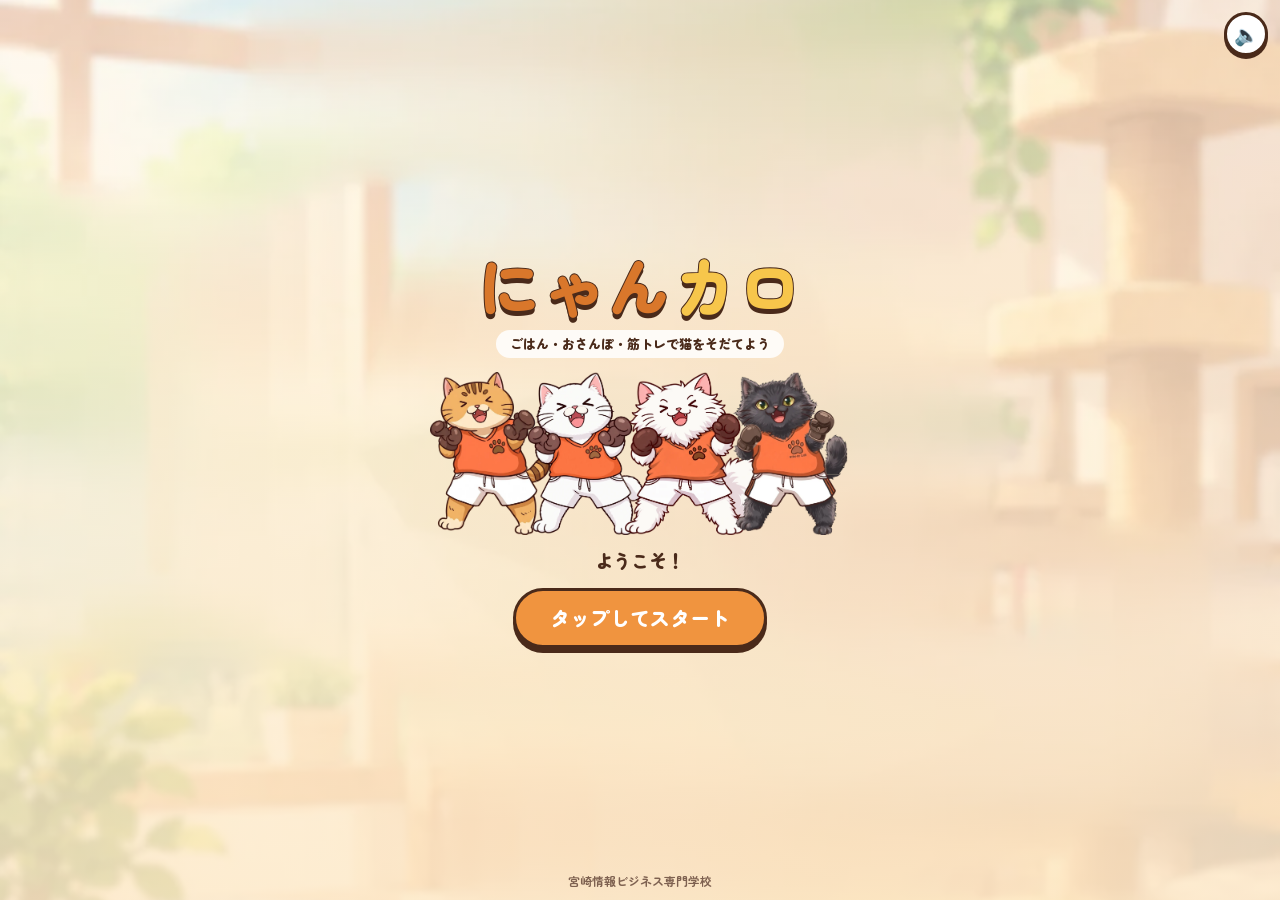
==== commit 2ecc0541: "Add files via upload" ====
--- a/index.html
+++ b/index.html
@@ -12,14 +12,13 @@
 <meta name="apple-mobile-web-app-capable" content="yes">
 <meta name="mobile-web-app-capable" content="yes">
 <meta name="apple-mobile-web-app-title" content="にゃんカロ">
-<link rel="preconnect" href="https://fonts.googleapis.com">
-<link rel="preconnect" href="https://fonts.gstatic.com" crossorigin>
-<link rel="stylesheet" href="https://fonts.googleapis.com/css2?family=Zen+Maru+Gothic:wght@500;700;900&display=swap">
+<link rel="preload" href="zmg-900.woff2?v=10.2" as="font" type="font/woff2" crossorigin>
+<link rel="stylesheet" href="fonts.css?v=10.2">
 <!-- ?v= はアプリの版。更新したら全部の ?v= と sw.js の VERSION、data.js の APP_VER を同じ数字に上げる（古いキャッシュと混ざらないように） -->
-<link rel="stylesheet" href="style.css?v=10.1">
-<link rel="stylesheet" href="petcat.css?v=10.1">
-<link rel="stylesheet" href="battle.css?v=10.1">
-<link rel="stylesheet" href="walk.css?v=10.1">
+<link rel="stylesheet" href="style.css?v=10.2">
+<link rel="stylesheet" href="petcat.css?v=10.2">
+<link rel="stylesheet" href="battle.css?v=10.2">
+<link rel="stylesheet" href="walk.css?v=10.2">
 </head>
 <body>
 <!-- ===== タイトル画面（毎回はじめに出る） ===== -->
@@ -142,27 +141,27 @@
 <div class="toast" id="toast" role="status" aria-live="polite" hidden></div>
 <input type="file" id="photoInput" accept="image/*" hidden>
 
-<script src="data.js?v=10.1"></script>
-<script src="cat.js?v=10.1"></script>
-<script src="petcat.js?v=10.1"></script>
-<script src="battle.js?v=10.1"></script>
-<script src="walk.js?v=10.1"></script>
+<script src="data.js?v=10.2"></script>
+<script src="cat.js?v=10.2"></script>
+<script src="petcat.js?v=10.2"></script>
+<script src="battle.js?v=10.2"></script>
+<script src="walk.js?v=10.2"></script>
 <!-- v10.0：app.js を役割ごとに分けた。上から順番に読みこむ（順番を変えない。main.js は いちばん最後）。v10.1：fx.js（ごほうびの演出）・neko.js（ねこタブ）を追加 -->
-<script src="storage.js?v=10.1"></script>
-<script src="util.js?v=10.1"></script>
-<script src="state.js?v=10.1"></script>
-<script src="rules.js?v=10.1"></script>
-<script src="sound.js?v=10.1"></script>
-<script src="fx.js?v=10.1"></script>
-<script src="ui.js?v=10.1"></script>
-<script src="daily.js?v=10.1"></script>
-<script src="home.js?v=10.1"></script>
-<script src="shop.js?v=10.1"></script>
-<script src="train.js?v=10.1"></script>
-<script src="history.js?v=10.1"></script>
-<script src="neko.js?v=10.1"></script>
-<script src="settings.js?v=10.1"></script>
-<script src="main.js?v=10.1"></script>
+<script src="storage.js?v=10.2"></script>
+<script src="util.js?v=10.2"></script>
+<script src="state.js?v=10.2"></script>
+<script src="rules.js?v=10.2"></script>
+<script src="sound.js?v=10.2"></script>
+<script src="fx.js?v=10.2"></script>
+<script src="ui.js?v=10.2"></script>
+<script src="daily.js?v=10.2"></script>
+<script src="home.js?v=10.2"></script>
+<script src="shop.js?v=10.2"></script>
+<script src="train.js?v=10.2"></script>
+<script src="history.js?v=10.2"></script>
+<script src="neko.js?v=10.2"></script>
+<script src="settings.js?v=10.2"></script>
+<script src="main.js?v=10.2"></script>
 <script>
 // service worker の登録（v9.8：新しい版が来たら app.js の swWaiting でお知らせ → タップで入れかえ）
 if ('serviceWorker' in navigator && location.protocol !== 'file:') {
--- a/fonts.css
+++ b/fonts.css
@@ -0,0 +1,7 @@
+/* にゃんカロ 文字（v10.2）
+   Zen Maru Gothic（SIL Open Font License 1.1、OFL-ZenMaruGothic.txt）を自分のサイトから読みこむ（前は Google Fonts）。
+   アプリで使っている字だけを入れて軽くしている（make_fonts.py で作る）。入っていない字（名前やごはんの名前の めずらしい漢字・絵文字）は、
+   下のほうの字体（iPhone はヒラギノ丸ゴ）で出る。 */
+@font-face { font-family: 'Zen Maru Gothic'; font-style: normal; font-weight: 400 500; font-display: swap; src: url('zmg-500.woff2?v=10.2') format('woff2'); }
+@font-face { font-family: 'Zen Maru Gothic'; font-style: normal; font-weight: 600 700; font-display: swap; src: url('zmg-700.woff2?v=10.2') format('woff2'); }
+@font-face { font-family: 'Zen Maru Gothic'; font-style: normal; font-weight: 800 1000; font-display: swap; src: url('zmg-900.woff2?v=10.2') format('woff2'); }
--- a/style.css
+++ b/style.css
@@ -684,3 +684,6 @@
 }
 @media (max-height: 760px) { .lv-cat { width: 104px; } .lv-up { gap: 9px; } .lv-new b { font-size: 34px; } }
 @media (max-height: 620px) { .lv-cat { width: 84px; } .lv-up { gap: 7px; } }
+
+/* v10.2：ダイアログそのものにフォーカスしたとき（スマホ・読み上げ）は 枠を出さない。ボタンのフォーカス枠はそのまま */
+.sheet[tabindex="-1"]:focus, .tour[tabindex="-1"]:focus { outline: none; }
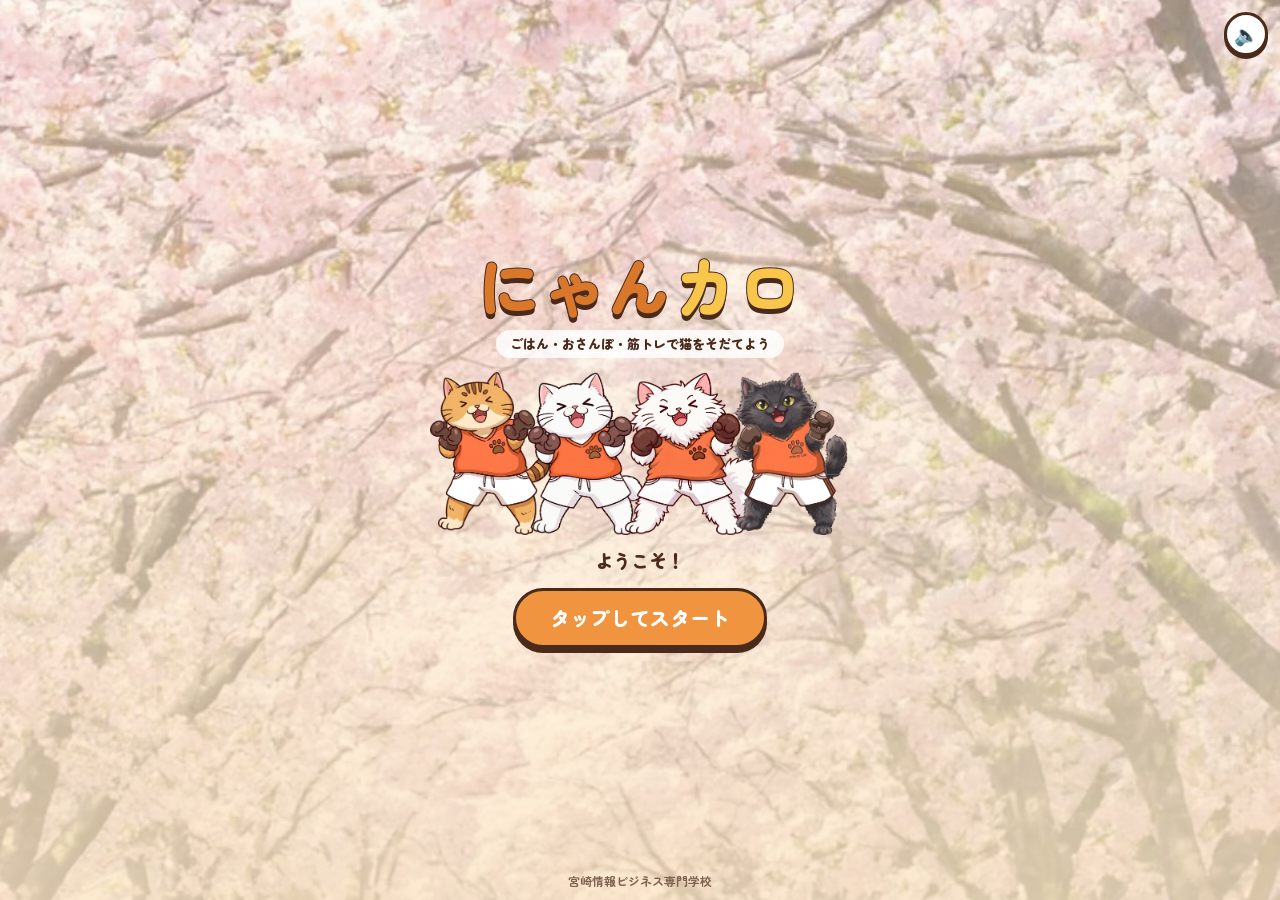
==== commit c6644731: "Add files via upload" ====
--- a/index.html
+++ b/index.html
@@ -12,13 +12,13 @@
 <meta name="apple-mobile-web-app-capable" content="yes">
 <meta name="mobile-web-app-capable" content="yes">
 <meta name="apple-mobile-web-app-title" content="にゃんカロ">
-<link rel="preload" href="zmg-900.woff2?v=10.2" as="font" type="font/woff2" crossorigin>
-<link rel="stylesheet" href="fonts.css?v=10.2">
+<link rel="preload" href="zmg-900.woff2?v=10.4" as="font" type="font/woff2" crossorigin>
+<link rel="stylesheet" href="fonts.css?v=10.4">
 <!-- ?v= はアプリの版。更新したら全部の ?v= と sw.js の VERSION、data.js の APP_VER を同じ数字に上げる（古いキャッシュと混ざらないように） -->
-<link rel="stylesheet" href="style.css?v=10.2">
-<link rel="stylesheet" href="petcat.css?v=10.2">
-<link rel="stylesheet" href="battle.css?v=10.2">
-<link rel="stylesheet" href="walk.css?v=10.2">
+<link rel="stylesheet" href="style.css?v=10.4">
+<link rel="stylesheet" href="petcat.css?v=10.4">
+<link rel="stylesheet" href="battle.css?v=10.4">
+<link rel="stylesheet" href="walk.css?v=10.4">
 </head>
 <body>
 <!-- ===== タイトル画面（毎回はじめに出る） ===== -->
@@ -113,6 +113,7 @@
     <div class="seg" role="tablist" id="catSeg">
       <button role="tab" data-v="status">ステータス</button>
       <button role="tab" data-v="wear">きせかえ</button>
+      <button role="tab" data-v="memo">おもいで<span class="dot seg-dot" id="dotMemo" hidden></span></button>
     </div>
     <div id="catBody"></div>
   </section>
@@ -129,7 +130,7 @@
   <button data-tab="train"><span class="ti" id="tiTrain"></span><span>あそぶ</span></button>
   <button data-tab="home" class="home-tab"><span class="ti" id="tiHome"></span><span>ホーム</span></button>
   <button data-tab="history"><span class="ti" id="tiHistory"></span><span>きろく</span></button>
-  <button data-tab="cat"><span class="ti" id="tiCat"></span><span>ねこ</span></button>
+  <button data-tab="cat"><span class="ti" id="tiCat"></span><span>ねこ</span><span class="dot tab-dot" id="dotCat" hidden></span></button>
 </nav>
 
 <div class="modal" id="modal" hidden>
@@ -141,27 +142,33 @@
 <div class="toast" id="toast" role="status" aria-live="polite" hidden></div>
 <input type="file" id="photoInput" accept="image/*" hidden>
 
-<script src="data.js?v=10.2"></script>
-<script src="cat.js?v=10.2"></script>
-<script src="petcat.js?v=10.2"></script>
-<script src="battle.js?v=10.2"></script>
-<script src="walk.js?v=10.2"></script>
+<script src="data.js?v=10.4"></script>
+<script src="cat.js?v=10.4"></script>
+<!-- v10.4：cat-ev.js（イベントのきせかえの絵） -->
+<script src="cat-ev.js?v=10.4"></script>
+<script src="petcat.js?v=10.4"></script>
+<script src="battle.js?v=10.4"></script>
+<script src="walk.js?v=10.4"></script>
 <!-- v10.0：app.js を役割ごとに分けた。上から順番に読みこむ（順番を変えない。main.js は いちばん最後）。v10.1：fx.js（ごほうびの演出）・neko.js（ねこタブ）を追加 -->
-<script src="storage.js?v=10.2"></script>
-<script src="util.js?v=10.2"></script>
-<script src="state.js?v=10.2"></script>
-<script src="rules.js?v=10.2"></script>
-<script src="sound.js?v=10.2"></script>
-<script src="fx.js?v=10.2"></script>
-<script src="ui.js?v=10.2"></script>
-<script src="daily.js?v=10.2"></script>
-<script src="home.js?v=10.2"></script>
-<script src="shop.js?v=10.2"></script>
-<script src="train.js?v=10.2"></script>
-<script src="history.js?v=10.2"></script>
-<script src="neko.js?v=10.2"></script>
-<script src="settings.js?v=10.2"></script>
-<script src="main.js?v=10.2"></script>
+<script src="storage.js?v=10.4"></script>
+<script src="util.js?v=10.4"></script>
+<script src="state.js?v=10.4"></script>
+<script src="rules.js?v=10.4"></script>
+<script src="sound.js?v=10.4"></script>
+<script src="fx.js?v=10.4"></script>
+<!-- v10.3：achieve.js（おもいで・ずっとミッション・ダイヤ・称号） -->
+<script src="achieve.js?v=10.4"></script>
+<script src="ui.js?v=10.4"></script>
+<script src="daily.js?v=10.4"></script>
+<script src="home.js?v=10.4"></script>
+<script src="shop.js?v=10.4"></script>
+<script src="train.js?v=10.4"></script>
+<!-- v10.4：event.js（イベント：背景・イベントページ・イベントガチャ・ミニゲームの入り口） -->
+<script src="event.js?v=10.4"></script>
+<script src="history.js?v=10.4"></script>
+<script src="neko.js?v=10.4"></script>
+<script src="settings.js?v=10.4"></script>
+<script src="main.js?v=10.4"></script>
 <script>
 // service worker の登録（v9.8：新しい版が来たら app.js の swWaiting でお知らせ → タップで入れかえ）
 if ('serviceWorker' in navigator && location.protocol !== 'file:') {
--- a/fonts.css
+++ b/fonts.css
@@ -2,6 +2,6 @@
    Zen Maru Gothic（SIL Open Font License 1.1、OFL-ZenMaruGothic.txt）を自分のサイトから読みこむ（前は Google Fonts）。
    アプリで使っている字だけを入れて軽くしている（make_fonts.py で作る）。入っていない字（名前やごはんの名前の めずらしい漢字・絵文字）は、
    下のほうの字体（iPhone はヒラギノ丸ゴ）で出る。 */
-@font-face { font-family: 'Zen Maru Gothic'; font-style: normal; font-weight: 400 500; font-display: swap; src: url('zmg-500.woff2?v=10.2') format('woff2'); }
-@font-face { font-family: 'Zen Maru Gothic'; font-style: normal; font-weight: 600 700; font-display: swap; src: url('zmg-700.woff2?v=10.2') format('woff2'); }
-@font-face { font-family: 'Zen Maru Gothic'; font-style: normal; font-weight: 800 1000; font-display: swap; src: url('zmg-900.woff2?v=10.2') format('woff2'); }
+@font-face { font-family: 'Zen Maru Gothic'; font-style: normal; font-weight: 400 500; font-display: swap; src: url('zmg-500.woff2?v=10.4') format('woff2'); }
+@font-face { font-family: 'Zen Maru Gothic'; font-style: normal; font-weight: 600 700; font-display: swap; src: url('zmg-700.woff2?v=10.4') format('woff2'); }
+@font-face { font-family: 'Zen Maru Gothic'; font-style: normal; font-weight: 800 1000; font-display: swap; src: url('zmg-900.woff2?v=10.4') format('woff2'); }
--- a/style.css
+++ b/style.css
@@ -310,10 +310,7 @@
 .gc-label { font-size: 12px; font-weight: 700; background: #FFF1C9; border-radius: 999px; padding: 2px 8px; }
 .gc-start { margin-top: auto; width: 100%; padding: 0 4px; font-weight: 900; letter-spacing: .04em; }
 
-.shop-scene .shop-say { position: absolute; left: 43.4%; top: 22.6%; width: 23.6%; height: 15.6%; display: flex; align-items: center; justify-content: center; text-align: center;
-  background: var(--white); border-radius: 50%; font-weight: 900; font-size: clamp(10px, 3vw, 14px); line-height: 1.2; color: var(--ink); padding: 0 6px; }
 .bag-hit { position: absolute; top: 55%; height: 28%; border: 0; background: transparent; border-radius: 40% 40% 30% 30%; padding: 0; }
-.bag-hit.b0 { left: 7%; width: 21%; } .bag-hit.b1 { left: 29.5%; width: 19.5%; } .bag-hit.b2 { left: 52%; width: 22%; } .bag-hit.b3 { left: 75%; width: 17.5%; }
 .bag-hit:focus-visible { outline: 4px solid var(--blue); }
 .bag-hit::after { content: ""; position: absolute; inset: 0; border-radius: inherit; background: radial-gradient(circle, rgba(255, 240, 160, .7), transparent 70%); opacity: 0; transition: opacity .2s; }
 .bag-hit:active::after, .bag-hit.picked::after { opacity: 1; }
@@ -687,3 +684,110 @@
 
 /* v10.2：ダイアログそのものにフォーカスしたとき（スマホ・読み上げ）は 枠を出さない。ボタンのフォーカス枠はそのまま */
 .sheet[tabindex="-1"]:focus, .tour[tabindex="-1"]:focus { outline: none; }
+
+/* ===== v10.3 おもいで・ずっとミッション・ダイヤ・称号 ===== */
+.tabbar button { position: relative; }
+.tab-dot { top: 2px; right: calc(50% - 26px); }
+.seg button { position: relative; }
+.seg-dot { top: 4px; right: 6px; width: 12px; height: 12px; border-width: 2px; }
+/* ミッション（きょう／ずっと） */
+.mis-seg { margin-top: 0; }
+.ach .ach-name { font-weight: 900; display: flex; align-items: center; gap: 4px; flex-wrap: wrap; line-height: 1.3; }
+.ach-stars { margin-left: auto; font-size: 13px; letter-spacing: 1px; color: #D9CBB7; white-space: nowrap; }
+.ach-stars i { font-style: normal; } .ach-stars i.on { color: var(--orange-d); }
+.ach.all { background: #FFF6E6; }
+.ach-done { font-size: 22px; flex: none; }
+/* ログボ7日目のダイヤ */
+.stamp-grid .stamp { position: relative; }
+.stamp-stone { position: absolute; top: -9px; right: -7px; font-size: 10px; line-height: 1; padding: 2px 3px; background: var(--white); border: 2px solid var(--ink); border-radius: 8px; }
+/* おもいで */
+.memo-head { display: flex; justify-content: space-between; align-items: center; padding: 10px 14px; margin-bottom: 10px; font-weight: 900; }
+.memo-list { gap: 8px; }
+.memo-card { display: flex; align-items: center; gap: 10px; padding: 8px 12px 8px 6px; text-align: left; width: 100%; font: inherit; color: inherit; }
+.memo-cat { width: 64px; flex: none; }
+.memo-cat .pc *, .memo-big-cat .pc * { animation: none !important; }
+.memo-txt { display: flex; flex-direction: column; gap: 2px; min-width: 0; }
+.memo-txt small { font-size: 12px; font-weight: 700; color: var(--muted); }
+.memo-txt b { font-size: 15px; font-weight: 900; }
+.memo-txt > span { font-size: 13px; line-height: 1.45; font-weight: 700; }
+.memo-empty { padding: 16px; text-align: center; } .memo-empty p { margin: 8px 0 0; font-size: 14px; line-height: 1.6; }
+.memo-big-cat { width: 150px; margin: 0 auto; }
+.memo-diary { margin: 0; padding: 12px 14px; border: 2.5px dashed var(--ink); border-radius: 14px; background: #FFFDF6; font-weight: 900; line-height: 1.7; }
+/* 称号 */
+.t-pick { display: inline-block; border: 0; background: none; padding: 2px 0; font: inherit; font-size: 12px; font-weight: 900; color: var(--orange-d); text-align: left; min-height: 28px; }
+.title-opt { width: 100%; font: inherit; color: inherit; text-align: left; font-weight: 900; }
+.title-opt[aria-pressed="true"] { background: var(--yellow); }
+.rar.ach { background: #D9F2EA; }
+/* ダイヤ */
+.stone-pill { padding-left: 10px; gap: 4px; }
+.stone-ex { padding: 10px 14px; }
+.sx-row { display: flex; justify-content: space-between; align-items: center; font-weight: 900; margin-bottom: 8px; gap: 8px; }
+.sx-have { font-size: 18px; } .sx-rate { font-size: 13px; color: var(--muted); }
+.stone-ex .buy-row { display: flex; justify-content: space-between; align-items: center; gap: 8px; flex-wrap: wrap; }
+.sample-tag { display: inline-block; margin-left: 6px; font-size: 12px; padding: 0 6px; border: 2px solid var(--ink); border-radius: 6px; background: #EDE3D3; vertical-align: 2px; }
+.stone-packs { display: grid; grid-template-columns: repeat(3, minmax(0, 1fr)); gap: 8px; }
+.stone-pack { display: flex; flex-direction: column; align-items: center; gap: 2px; padding: 10px 4px; font: inherit; color: inherit; font-weight: 900; }
+.stone-pack .sp-gem { font-size: 24px; } .stone-pack b { font-size: 18px; } .sp-yen { font-size: 13px; color: var(--muted); }
+.sp-big { font-size: 48px; }
+
+/* ===== v10.4 イベント ===== */
+/* ホームのバナー：タイトルの字の絵 */
+.event-banner.ev-b { padding: 3px 4px; background: linear-gradient(135deg, var(--ev2, #FFF1D6), #FFFFFF 60%, var(--ev2, #FFF1D6)); }
+.evb-in { display: flex; flex-direction: column; align-items: center; justify-content: center; gap: 2px; width: 100%; min-width: 0; }
+.evb-in small { align-self: flex-start; background: var(--ev, var(--red)); color: var(--white); border-radius: 6px; padding: 0 5px; font-size: 11px; font-weight: 900; line-height: 1.5; }
+.evb-in img { display: block; width: 100%; height: auto; max-height: 34px; object-fit: contain; filter: drop-shadow(0 1px 0 rgba(74, 42, 26, .25)); }
+/* ホームの右下：イベントのボタン（D44） */
+.gacha-btn.ev-btn { background: linear-gradient(180deg, #FFFFFF, var(--ev2, #FFF1D6)); border-color: var(--ink); }
+.evbtn-bag { position: relative; display: block; width: 44px; height: 44px; border-radius: 12px; overflow: hidden; border: 2px solid var(--ink); }
+.evbtn-bag img { display: block; width: 100%; height: 100%; object-fit: cover; }
+.evbtn-spark { position: absolute; inset: 0; background: linear-gradient(115deg, transparent 35%, rgba(255, 255, 255, .85) 50%, transparent 65%); background-size: 260% 100%; animation: shine 2.6s ease-in-out infinite; }
+.gacha-btn.ev-btn::before { content: "✦"; position: absolute; left: -7px; top: -9px; font-size: 16px; color: #FFD23F; text-shadow: 0 0 2px #fff, 0 1px 0 var(--ink); animation: evTwinkle 1.8s ease-in-out infinite; }
+@keyframes evTwinkle { 0%, 100% { transform: scale(.7) rotate(0); opacity: .6; } 50% { transform: scale(1.15) rotate(20deg); opacity: 1; } }
+@media (max-height: 600px) { .evbtn-bag { width: 38px; height: 38px; } }
+/* イベントのえらぶボタン（テスト中は6つ） */
+.ev-chips { position: relative; display: flex; gap: 6px; overflow-x: auto; padding: 2px 2px 8px; margin: 0 -2px; scrollbar-width: none; }
+.ev-chips::-webkit-scrollbar { display: none; }
+.ev-chip { flex: none; display: inline-flex; align-items: center; gap: 3px; min-height: 40px; padding: 0 12px; border: 2.5px solid var(--ink); border-radius: 999px; background: var(--white); font-weight: 900; font-size: 13px; box-shadow: 0 2px 0 var(--ink); white-space: nowrap; }
+.ev-chip[aria-pressed="true"] { background: var(--c, var(--yellow)); color: var(--white); text-shadow: 0 1px 0 rgba(0, 0, 0, .35); }
+.ev-chip:active { transform: translateY(2px); box-shadow: 0 0 0 var(--ink); }
+.set-chips { flex-wrap: wrap; overflow: visible; padding-bottom: 10px; }
+.set-row.col { flex-direction: column; align-items: stretch; gap: 6px; padding-top: 10px; }
+/* イベントのページ */
+.ev-hub { position: fixed; inset: 0; z-index: 35; background: var(--bg); overflow-y: auto; -webkit-overflow-scrolling: touch; }
+.evh-sheet { max-width: 480px; margin: 0 auto; padding: max(10px, env(safe-area-inset-top)) 14px calc(24px + env(safe-area-inset-bottom, 0px)); outline: none; }
+.evh-head { position: relative; display: flex; align-items: center; justify-content: center; min-height: 64px; }
+.evh-head .back-btn { top: 10px; }
+.evh-head h2 { margin: 0; font-size: 20px; }
+.evh-head .pill { position: absolute; right: 0; top: 14px; }
+.evh-hero { position: relative; border: 3px solid var(--ink); border-radius: 20px; overflow: hidden; background: var(--ev2) center / cover no-repeat; box-shadow: 0 4px 0 var(--ink); padding: 18px 12px 10px; margin-bottom: 12px; display: grid; gap: 8px; justify-items: center; }
+.evh-hero img { width: 100%; max-width: 420px; height: auto; filter: drop-shadow(0 2px 2px rgba(0, 0, 0, .25)); }
+.evh-hero p { margin: 0; background: rgba(255, 255, 255, .9); border: 2px solid var(--ink); border-radius: 999px; padding: 2px 12px; font-size: 12.5px; font-weight: 900; text-align: center; }
+.evh-card { padding: 12px 14px; margin-bottom: 12px; display: grid; gap: 10px; border-top: 8px solid var(--c, var(--ev)); }
+.evh-ct { display: flex; align-items: center; gap: 10px; }
+.evh-ct b { display: block; font-size: 17px; }
+.evh-ct small { display: block; color: var(--muted); font-size: 12.5px; font-weight: 700; line-height: 1.4; }
+.evh-ico { flex: none; width: 52px; height: 52px; display: grid; place-items: center; font-size: 30px; border: 2.5px solid var(--ink); border-radius: 14px; background: var(--ev2); overflow: hidden; }
+.ev-bagico img { width: 100%; height: 100%; object-fit: cover; }
+.evh-rows { display: grid; gap: 4px; }
+.evh-rows div { display: flex; justify-content: space-between; gap: 8px; font-size: 13.5px; border-bottom: 2px dashed var(--paper-line); padding-bottom: 3px; }
+.evh-rows span { color: var(--muted); font-weight: 700; }
+.ev-wears { display: grid; grid-template-columns: repeat(4, minmax(0, 1fr)); gap: 6px; }
+.ev-wear { position: relative; border: 2.5px dashed #C9B8A4; border-radius: 12px; background: #F1EBE2; aspect-ratio: 1; display: grid; place-items: center; }
+.ev-wear.got { border-style: solid; border-color: var(--ink); background: var(--white); }
+.ev-wear svg { width: 78%; height: 78%; }
+.ev-wear .q { font-size: 26px; font-weight: 900; color: #C9B8A4; }
+.ev-wear .rar { position: absolute; left: 50%; bottom: -8px; transform: translateX(-50%); font-size: 10px; padding: 0 4px; }
+/* ガチャ：イベント｜いつもの福袋 */
+.gacha-seg button { font-size: 13.5px; padding: 0 4px; }
+.ev-scene.done img { filter: saturate(.55) brightness(.92); }
+.ev-stamp { position: absolute; left: 50%; top: 66%; transform: translate(-50%, -50%) rotate(-8deg); padding: 6px 18px; border: 5px solid #D9334A; border-radius: 14px; color: #D9334A; background: rgba(255, 255, 255, .88); font-size: clamp(22px, 8vw, 36px); font-weight: 900; letter-spacing: .08em; pointer-events: none; }
+.gacha-info .ev-wears { margin: 6px 0 8px; }
+.ev-bagbig img { width: 96px; height: 96px; border-radius: 18px; border: 3px solid var(--ink); display: block; }
+.rar.ev { background: linear-gradient(90deg, #FFD6E4, #E2E6FF); }
+/* あそぶ → ミニゲーム：イベントのゲーム */
+.ev-mini { margin-bottom: 10px; border-color: var(--ink); background: linear-gradient(135deg, var(--c2), var(--white) 70%); }
+.ev-mini .ico { overflow: hidden; padding: 0; }
+.ev-mini .ico img { width: 100%; height: 100%; object-fit: cover; display: block; }
+.ev-tag { display: table; font-size: 11px; background: var(--c); color: var(--white); border-radius: 6px; padding: 0 6px; margin-bottom: 2px; }
+.link-btn { border: 0; background: none; padding: 4px 0 0; font: inherit; font-size: 12.5px; font-weight: 900; color: var(--blue); text-decoration: underline; min-height: 32px; }
+@media (prefers-reduced-motion: reduce) { .evbtn-spark, .gacha-btn.ev-btn::before { animation: none; } .evbtn-spark { display: none; } }
--- a/petcat.css
+++ b/petcat.css
@@ -120,3 +120,32 @@
 .gear-bob { animation: gearBob 2.4s ease-in-out infinite; }
 @keyframes gearBob { 50% { transform: translateY(-6px); } }
 @media (prefers-reduced-motion: reduce) { .gear-bob { animation: none; } }
+/* v10.3 ずっとミッションのきせかえ（服はオレンジ・手袋は茶色の絵の色をかえる） */
+.wear-tee_diary { filter: hue-rotate(150deg) saturate(.42) brightness(1.75); }
+.wear-gloves_paw { filter: saturate(2.2) brightness(1.75) hue-rotate(245deg); }
+
+/* v10.4 イベントのコスチューム（服の色。オレンジの服の絵を フィルターで その色にする） */
+.wear-suit-ev_gakuran { filter: hue-rotate(-151deg) saturate(0.32) brightness(0.28) contrast(1.01); }
+.wear-suit-ev_sailor { filter: grayscale(1.00) hue-rotate(44deg) saturate(2.14) brightness(1.90) contrast(0.93); }
+.wear-suit-ev_randoseru { filter: grayscale(1.00) hue-rotate(-157deg) saturate(1.15) brightness(1.89) contrast(0.92); }
+.wear-suit-ev_hakama { filter: hue-rotate(-28deg) saturate(0.29) brightness(1.40) contrast(0.94); }
+.wear-suit-ev_teru { filter: grayscale(1.00) hue-rotate(129deg) saturate(0.36) brightness(1.75) contrast(1.26); }
+.wear-suit-ev_snail { filter: hue-rotate(78deg) saturate(0.51) brightness(1.38) contrast(0.73); }
+.wear-suit-ev_ajisai { filter: hue-rotate(-150deg) saturate(0.54) brightness(1.14) contrast(0.99); }
+.wear-suit-ev_raijin { filter: grayscale(1.00) sepia(1.00) hue-rotate(13deg) saturate(2.84) brightness(1.11) contrast(1.18); }
+.wear-suit-ev_suika { filter: hue-rotate(-19deg) saturate(0.95) brightness(0.79) contrast(1.25); }
+.wear-suit-ev_aloha { filter: hue-rotate(173deg) saturate(1.20) brightness(1.02) contrast(0.74); }
+.wear-suit-ev_yukata { filter: hue-rotate(-153deg) saturate(0.95) brightness(0.63) contrast(1.13); }
+.wear-suit-ev_shark { filter: grayscale(1.00) sepia(1.00) hue-rotate(168deg) saturate(2.16) brightness(0.82) contrast(0.76); }
+.wear-suit-ev_pumpkin { filter: hue-rotate(19deg) saturate(1.24) brightness(1.10) contrast(0.79); }
+.wear-suit-ev_ghost { filter: grayscale(1.00) hue-rotate(-14deg) saturate(0.59) brightness(1.88) contrast(0.94); }
+.wear-suit-ev_mummy { filter: grayscale(1.00) sepia(1.00) hue-rotate(-13deg) saturate(0.45) brightness(1.44) contrast(0.85); }
+.wear-suit-ev_dracula { filter: grayscale(1.00) sepia(1.00) hue-rotate(-144deg) saturate(1.88) brightness(0.21) contrast(0.98); }
+.wear-suit-ev_reindeer { filter: hue-rotate(16deg) saturate(0.76) brightness(0.81) contrast(0.95); }
+.wear-suit-ev_snowman { filter: grayscale(1.00) hue-rotate(120deg) saturate(1.37) brightness(1.85) contrast(1.08); }
+.wear-suit-ev_xtree { filter: hue-rotate(134deg) saturate(1.96) brightness(0.60) contrast(0.63); }
+.wear-suit-ev_snowqueen { filter: grayscale(1.00) sepia(1.00) hue-rotate(171deg) saturate(0.63) brightness(1.35) contrast(1.04); }
+.wear-suit-ev_kagami { filter: grayscale(1.00) hue-rotate(84deg) saturate(1.68) brightness(1.89) contrast(0.93); }
+.wear-suit-ev_sheep { filter: grayscale(1.00) sepia(1.00) hue-rotate(13deg) saturate(0.39) brightness(1.48) contrast(1.05); }
+.wear-suit-ev_furisode { filter: hue-rotate(-26deg) saturate(0.98) brightness(0.76) contrast(1.23); }
+.wear-suit-ev_shishi { filter: hue-rotate(114deg) saturate(0.94) brightness(0.84) contrast(0.69); }
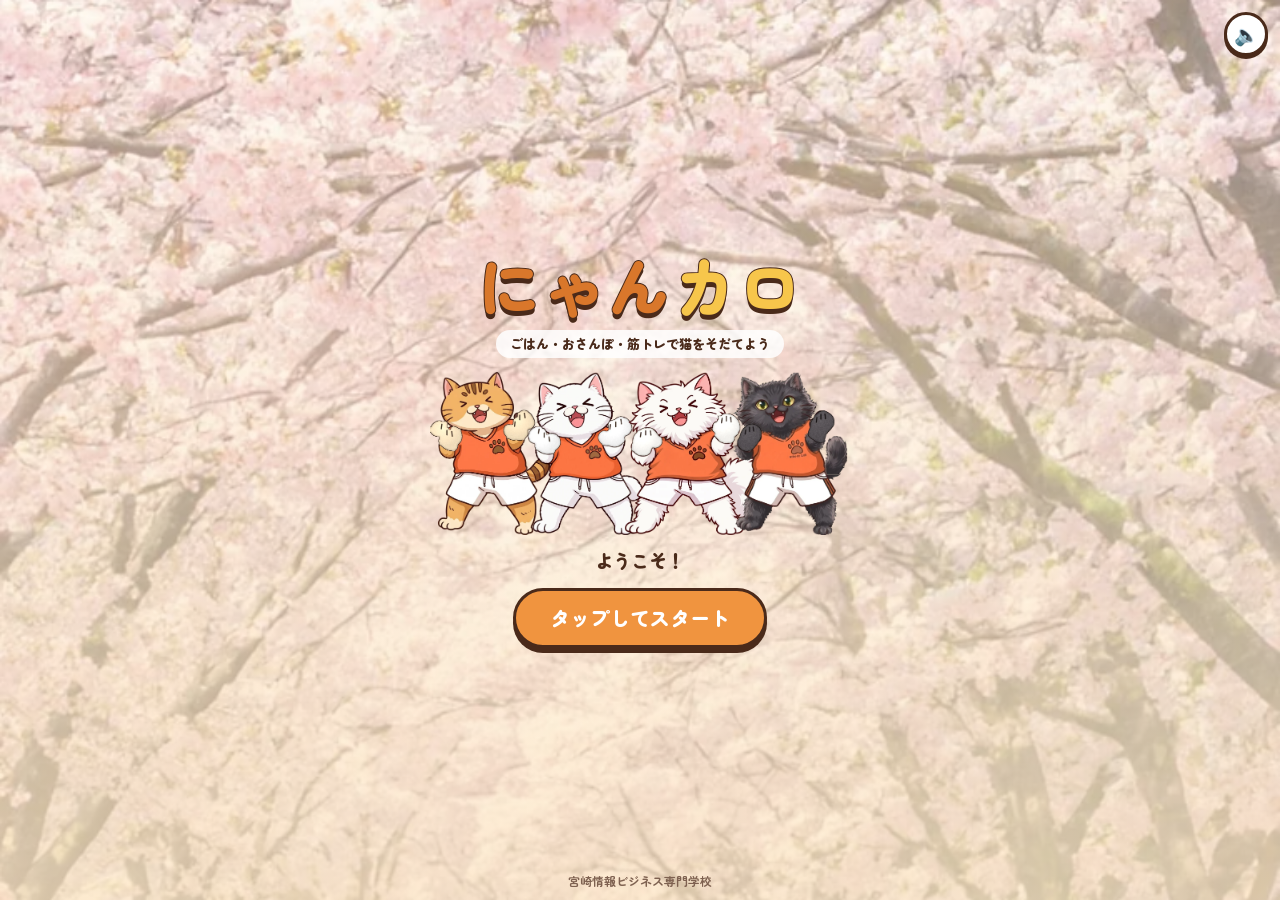
==== commit f69e1fb8: "Add files via upload" ====
--- a/index.html
+++ b/index.html
@@ -12,13 +12,13 @@
 <meta name="apple-mobile-web-app-capable" content="yes">
 <meta name="mobile-web-app-capable" content="yes">
 <meta name="apple-mobile-web-app-title" content="にゃんカロ">
-<link rel="preload" href="zmg-900.woff2?v=10.4" as="font" type="font/woff2" crossorigin>
-<link rel="stylesheet" href="fonts.css?v=10.4">
+<link rel="preload" href="zmg-900.woff2?v=10.5" as="font" type="font/woff2" crossorigin>
+<link rel="stylesheet" href="fonts.css?v=10.5">
 <!-- ?v= はアプリの版。更新したら全部の ?v= と sw.js の VERSION、data.js の APP_VER を同じ数字に上げる（古いキャッシュと混ざらないように） -->
-<link rel="stylesheet" href="style.css?v=10.4">
-<link rel="stylesheet" href="petcat.css?v=10.4">
-<link rel="stylesheet" href="battle.css?v=10.4">
-<link rel="stylesheet" href="walk.css?v=10.4">
+<link rel="stylesheet" href="style.css?v=10.5">
+<link rel="stylesheet" href="petcat.css?v=10.5">
+<link rel="stylesheet" href="battle.css?v=10.5">
+<link rel="stylesheet" href="walk.css?v=10.5">
 </head>
 <body>
 <!-- ===== タイトル画面（毎回はじめに出る） ===== -->
@@ -54,12 +54,12 @@
     <div class="h-stage">
       <div class="bubble" id="bubble"></div>
       <div class="cat-wrap" id="catWrap"></div>
+      <!-- v10.5：ログボとミッションは 右上（上の列は コイン・名前・せってい だけにして、名前が切れないように） -->
+      <div class="h-quick">
+        <button id="btnLogin" class="icon-btn" aria-label="ログボ・プレゼント"><span class="dot" id="dotLogin" hidden></span></button>
+        <button id="btnMission" class="icon-btn" aria-label="ミッション"><span class="dot" id="dotMission" hidden></span></button>
+      </div>
       <div class="h-left">
-        <!-- v10.1：ログボとミッションは ここ（上の列は コイン・名前・せってい だけにして、名前が切れないように） -->
-        <div class="h-quick">
-          <button id="btnLogin" class="icon-btn" aria-label="ログボ・プレゼント"><span class="dot" id="dotLogin" hidden></span></button>
-          <button id="btnMission" class="icon-btn" aria-label="ミッション"><span class="dot" id="dotMission" hidden></span></button>
-        </div>
         <div class="meter-card" role="meter" aria-label="スタミナ" aria-valuemin="0" aria-valuemax="100" id="stamMeter">
           <span class="mc-head"><span class="mc-ico" id="stamIco"></span>スタミナ</span><b class="mc-val" id="stamVal">0%</b>
           <span class="mc-bar"><i id="stamFill"></i></span>
@@ -142,33 +142,33 @@
 <div class="toast" id="toast" role="status" aria-live="polite" hidden></div>
 <input type="file" id="photoInput" accept="image/*" hidden>
 
-<script src="data.js?v=10.4"></script>
-<script src="cat.js?v=10.4"></script>
+<script src="data.js?v=10.5"></script>
+<script src="cat.js?v=10.5"></script>
 <!-- v10.4：cat-ev.js（イベントのきせかえの絵） -->
-<script src="cat-ev.js?v=10.4"></script>
-<script src="petcat.js?v=10.4"></script>
-<script src="battle.js?v=10.4"></script>
-<script src="walk.js?v=10.4"></script>
+<script src="cat-ev.js?v=10.5"></script>
+<script src="petcat.js?v=10.5"></script>
+<script src="battle.js?v=10.5"></script>
+<script src="walk.js?v=10.5"></script>
 <!-- v10.0：app.js を役割ごとに分けた。上から順番に読みこむ（順番を変えない。main.js は いちばん最後）。v10.1：fx.js（ごほうびの演出）・neko.js（ねこタブ）を追加 -->
-<script src="storage.js?v=10.4"></script>
-<script src="util.js?v=10.4"></script>
-<script src="state.js?v=10.4"></script>
-<script src="rules.js?v=10.4"></script>
-<script src="sound.js?v=10.4"></script>
-<script src="fx.js?v=10.4"></script>
+<script src="storage.js?v=10.5"></script>
+<script src="util.js?v=10.5"></script>
+<script src="state.js?v=10.5"></script>
+<script src="rules.js?v=10.5"></script>
+<script src="sound.js?v=10.5"></script>
+<script src="fx.js?v=10.5"></script>
 <!-- v10.3：achieve.js（おもいで・ずっとミッション・ダイヤ・称号） -->
-<script src="achieve.js?v=10.4"></script>
-<script src="ui.js?v=10.4"></script>
-<script src="daily.js?v=10.4"></script>
-<script src="home.js?v=10.4"></script>
-<script src="shop.js?v=10.4"></script>
-<script src="train.js?v=10.4"></script>
+<script src="achieve.js?v=10.5"></script>
+<script src="ui.js?v=10.5"></script>
+<script src="daily.js?v=10.5"></script>
+<script src="home.js?v=10.5"></script>
+<script src="shop.js?v=10.5"></script>
+<script src="train.js?v=10.5"></script>
 <!-- v10.4：event.js（イベント：背景・イベントページ・イベントガチャ・ミニゲームの入り口） -->
-<script src="event.js?v=10.4"></script>
-<script src="history.js?v=10.4"></script>
-<script src="neko.js?v=10.4"></script>
-<script src="settings.js?v=10.4"></script>
-<script src="main.js?v=10.4"></script>
+<script src="event.js?v=10.5"></script>
+<script src="history.js?v=10.5"></script>
+<script src="neko.js?v=10.5"></script>
+<script src="settings.js?v=10.5"></script>
+<script src="main.js?v=10.5"></script>
 <script>
 // service worker の登録（v9.8：新しい版が来たら app.js の swWaiting でお知らせ → タップで入れかえ）
 if ('serviceWorker' in navigator && location.protocol !== 'file:') {
--- a/fonts.css
+++ b/fonts.css
@@ -2,6 +2,6 @@
    Zen Maru Gothic（SIL Open Font License 1.1、OFL-ZenMaruGothic.txt）を自分のサイトから読みこむ（前は Google Fonts）。
    アプリで使っている字だけを入れて軽くしている（make_fonts.py で作る）。入っていない字（名前やごはんの名前の めずらしい漢字・絵文字）は、
    下のほうの字体（iPhone はヒラギノ丸ゴ）で出る。 */
-@font-face { font-family: 'Zen Maru Gothic'; font-style: normal; font-weight: 400 500; font-display: swap; src: url('zmg-500.woff2?v=10.4') format('woff2'); }
-@font-face { font-family: 'Zen Maru Gothic'; font-style: normal; font-weight: 600 700; font-display: swap; src: url('zmg-700.woff2?v=10.4') format('woff2'); }
-@font-face { font-family: 'Zen Maru Gothic'; font-style: normal; font-weight: 800 1000; font-display: swap; src: url('zmg-900.woff2?v=10.4') format('woff2'); }
+@font-face { font-family: 'Zen Maru Gothic'; font-style: normal; font-weight: 400 500; font-display: swap; src: url('zmg-500.woff2?v=10.5') format('woff2'); }
+@font-face { font-family: 'Zen Maru Gothic'; font-style: normal; font-weight: 600 700; font-display: swap; src: url('zmg-700.woff2?v=10.5') format('woff2'); }
+@font-face { font-family: 'Zen Maru Gothic'; font-style: normal; font-weight: 800 1000; font-display: swap; src: url('zmg-900.woff2?v=10.5') format('woff2'); }
--- a/style.css
+++ b/style.css
@@ -159,7 +159,9 @@
 .tabbar .ti { width: 34px; height: 34px; display: flex; align-items: center; justify-content: center; border: 0; background: none; }
 .tabbar .ti svg { width: 30px; height: 30px; }
 .tabbar .ti svg [stroke="#FFFFFF"], .tabbar .ti svg[stroke="#FFFFFF"] { stroke: var(--ink); }
-.tabbar button[aria-current="page"] { background: var(--yellow); margin-top: -8px; border-top-width: 3px; }
+/* v10.5：えらんだタブを上に出すと 上の線が切れて見えたので、高さはそのまま（色・アイコンの大きさ・下の線で わかるように） */
+.tabbar button[aria-current="page"] { background: var(--yellow); box-shadow: inset 0 -5px 0 var(--orange-d), 0 4px 0 var(--ink); }
+.tabbar button[aria-current="page"] .ti svg { transform: scale(1.12); }
 .tabbar .home-tab { flex: 1.15; }
 
 /* ---------- ショップ ---------- */
@@ -293,6 +295,7 @@
 
 /* ===== イラスト版（B案） ===== */
 .bubble { z-index: 3; pointer-events: none; }
+.say-w { display: inline-block; max-width: 100%; }   /* v10.5：台詞の かたまり（この あいだで 改行） */
 .bubble.pop { animation: pcSay .35s cubic-bezier(.3, 1.6, .5, 1); }
 .tr-cat { width: 170px; }
 .tr-cat .pc-act { animation: aPunchR .45s ease-out 3; }
@@ -301,14 +304,16 @@
 
 .scene { position: relative; border: 3px solid var(--ink); border-radius: 20px; overflow: hidden; box-shadow: 0 4px 0 var(--ink); background: var(--paper); }
 .scene img { display: block; width: 100%; height: auto; }
-.gym-cards { display: grid; grid-template-columns: repeat(3, minmax(0, 1fr)); gap: 8px; margin-top: 12px; }
-.gym-card2 { display: flex; flex-direction: column; border: 3px solid var(--ink); border-radius: 16px; overflow: hidden; background: var(--white); box-shadow: 0 4px 0 var(--ink); min-width: 0; }
-.gc-head { background: var(--yellow); border-bottom: 3px solid var(--ink); padding: 6px 4px; text-align: center; font-weight: 900; font-size: 12.5px; line-height: 1.25; min-height: 48px; display: flex; align-items: center; justify-content: center; }
-.gc-body { flex: 1; display: flex; flex-direction: column; align-items: center; gap: 4px; padding: 8px 6px 10px; text-align: center; }
-.gc-ico svg { width: 40px; height: 40px; display: block; }
-.gc-cost { font-weight: 900; font-size: 13px; color: var(--orange-d); }
-.gc-label { font-size: 12px; font-weight: 700; background: #FFF1C9; border-radius: 999px; padding: 2px 8px; }
-.gc-start { margin-top: auto; width: 100%; padding: 0 4px; font-weight: 900; letter-spacing: .04em; }
+.gym-cards { display: grid; gap: 8px; margin-top: 12px; }   /* v10.5：3行の よこ長カード（アイコン｜名前・スタミナ・効果｜START） */
+.gym-card2 { display: grid; grid-template-columns: 50px minmax(0, 1fr) auto; align-items: center; gap: 8px; padding: 7px 10px 7px 8px; border: 3px solid var(--ink); border-radius: 16px; background: var(--white); box-shadow: 0 4px 0 var(--ink); min-width: 0; }
+.gc-ico { width: 50px; height: 50px; border-radius: 13px; background: #FFF1C9; border: 2.5px solid var(--ink); display: flex; align-items: center; justify-content: center; }
+.gc-ico svg { width: 38px; height: 38px; display: block; }
+.gc-body { min-width: 0; display: flex; flex-direction: column; gap: 3px; }
+.gc-name { font-size: 15px; font-weight: 900; line-height: 1.2; white-space: nowrap; overflow: hidden; text-overflow: ellipsis; }
+.gc-meta { display: flex; flex-wrap: wrap; align-items: center; gap: 2px 6px; }
+.gc-cost { font-weight: 900; font-size: 13px; color: var(--orange-d); white-space: nowrap; }
+.gc-label { font-size: 12px; font-weight: 700; background: #FFF1C9; border-radius: 999px; padding: 1px 8px; white-space: nowrap; }
+.gc-start { min-width: 78px; padding: 0 10px; font-weight: 900; letter-spacing: .04em; }
 
 .bag-hit { position: absolute; top: 55%; height: 28%; border: 0; background: transparent; border-radius: 40% 40% 30% 30%; padding: 0; }
 .bag-hit:focus-visible { outline: 4px solid var(--blue); }
@@ -354,7 +359,7 @@
 .ev-txt small { display: table; background: var(--red); color: var(--white); border-radius: 6px; padding: 0 5px; font-size: 12px; margin-bottom: 2px; }
 
 .h-stage { position: relative; flex: 1; min-height: 330px; display: flex; flex-direction: column; align-items: center; justify-content: flex-end; }
-#tab-home .bubble { position: relative; right: auto; top: auto; max-width: 78%; margin-bottom: 10px; text-align: center; font-size: 16px; background: rgba(255, 255, 255, .97); }
+#tab-home .bubble { position: relative; right: auto; top: auto; max-width: calc(100% - 124px); margin-bottom: 10px; text-align: center; font-size: 16px; line-height: 1.3; background: rgba(255, 255, 255, .97); line-break: strict; }   /* v10.5：右上のボタンに かからない はば */
 #tab-home .bubble::after { left: 50%; margin-left: -7px; }
 #tab-home .cat-wrap { height: clamp(230px, 38dvh, 360px); position: relative; left: 8px; }
 #tab-home .bubble { z-index: 4; }
@@ -365,7 +370,8 @@
 .mc-val { grid-column: 1 / -1; font-size: 22px; font-weight: 900; line-height: 1.1; font-variant-numeric: tabular-nums; }
 .mc-bar { grid-column: 1 / -1; position: relative; height: 10px; border: 2px solid var(--ink); border-radius: 999px; background: #F4E9D7; overflow: hidden; }
 .mc-bar i { position: absolute; left: 0; top: 0; bottom: 0; border-radius: 999px; background: var(--green); transition: width .6s; }
-#moodFill { background: var(--yellow); }
+#moodFill { background: var(--yellow); transition: width .6s, background-color .6s; }
+.mc-tier { margin-left: 3px; font-size: .8em; vertical-align: 1px; }   /* v10.5：ごきげんの顔 */
 .h-right { position: absolute; right: 0; bottom: 8px; display: grid; gap: 12px; justify-items: center; z-index: 2; }
 .gacha-btn { position: relative; width: 74px; padding: 6px 4px 4px; border: 3px solid var(--ink); border-radius: 16px; background: rgba(255, 255, 255, .93); box-shadow: 0 3px 0 var(--ink); display: flex; flex-direction: column; align-items: center; font-size: 13px; font-weight: 900; }
 .gacha-btn svg { width: 40px; height: 46px; }
@@ -392,7 +398,6 @@
 /* ガチャボタンの赤丸、トレーニングの連続表示 */
 .gacha-btn .dot { position: absolute; top: -6px; right: -6px; }
 .gym-card2 { position: relative; overflow: visible; }
-.gym-card2 .gc-head { border-radius: 13px 13px 0 0; }
 .gc-float { position: absolute; left: 50%; top: 38%; transform: translateX(-50%); z-index: 3; white-space: nowrap; pointer-events: none; display: flex; flex-direction: column; align-items: center;
   background: var(--white); border: 3px solid var(--ink); border-radius: 12px; padding: 2px 8px; font-weight: 900; font-size: 15px; color: var(--orange-d); animation: gcFloat 1.3s ease-out forwards; }
 .gc-float small { font-size: 12px; color: var(--muted); }
@@ -497,10 +502,15 @@
 /* スイッチは見た目はそのまま、さわれる所だけ広げる（44px 以上） */
 .switch::before { content: ""; position: absolute; inset: -8px -4px; }
 /* ジムの絵は低めにして、トレーニングの START がはじめの画面に入るように */
-.gym-scene { margin-top: 12px; }
-.gym-scene img { height: clamp(140px, 26dvh, 260px); object-fit: cover; object-position: center 45%; }
+/* v10.5：対戦は 絵の よこ長バナー（1つの ボタン） */
+.gym-scene { margin-top: 12px; position: relative; display: block; width: 100%; padding: 0; font: inherit; color: inherit; text-align: left; }
+.gym-scene img { display: block; width: 100%; height: clamp(96px, 17dvh, 150px); object-fit: cover; object-position: center 42%; }
+.gym-scene .gs-txt { position: absolute; left: 10px; bottom: 10px; display: flex; flex-direction: column; background: var(--red); color: #fff; font-weight: 900; font-size: 16px; line-height: 1.2; padding: 6px 12px; border-radius: 14px; border: 3px solid var(--ink); box-shadow: 0 3px 0 var(--ink); }
+.gym-scene .gs-txt small { font-size: 11.5px; font-weight: 700; opacity: .95; }
+.gym-scene .vs-badge { right: 10px; bottom: 50%; transform: translateY(50%); padding: 2px 14px; font-size: 26px; line-height: 1.2; animation: none; }
+.gym-scene:disabled { filter: grayscale(.7); opacity: .8; }
+.gym-scene:not(:disabled):active { transform: translateY(3px); }
 .gym-cards { margin-top: 4px; }
-.b-open { margin-top: 10px; }
 /* 朝・昼・夜・間食、目標の えらぶボタンも 44px */
 .radio-row button { min-height: 44px; }
 /* せまい画面では、タブの文字（トレーニング）が入るように字間をつめる */
@@ -561,7 +571,8 @@
 
 
 /* ---------- v10.1 メニューの入れかえ・ホームの上の列 ---------- */
-.h-quick { display: flex; justify-content: space-between; gap: 6px; }
+/* v10.5：ログボ・ミッションは ステージの右上に たてに ならべる */
+.h-quick { position: absolute; right: 0; top: 0; display: flex; flex-direction: column; gap: 8px; z-index: 3; }
 .h-quick .icon-btn { width: 46px; height: 46px; border-radius: 14px; background: rgba(255, 255, 255, .95); }
 .h-quick .icon-btn svg { width: 30px; height: 30px; }
 #btnSettings { width: 46px; height: 46px; border-radius: 14px; background: rgba(255, 255, 255, .95); }
@@ -791,3 +802,33 @@
 .ev-tag { display: table; font-size: 11px; background: var(--c); color: var(--white); border-radius: 6px; padding: 0 6px; margin-bottom: 2px; }
 .link-btn { border: 0; background: none; padding: 4px 0 0; font: inherit; font-size: 12.5px; font-weight: 900; color: var(--blue); text-decoration: underline; min-height: 32px; }
 @media (prefers-reduced-motion: reduce) { .evbtn-spark, .gacha-btn.ev-btn::before { animation: none; } .evbtn-spark { display: none; } }
+
+/* ===== v10.5 ジム：せまい画面（iPhone SE）でも 3つのトレーニングと 対戦が スクロールなしで 見える ===== */
+@media (max-height: 620px) {
+  #tab-train .page-head { padding-top: 8px; padding-bottom: 4px; gap: 4px; }
+  #tab-train .page-head h1 { font-size: 26px; }
+  #tab-train .seg { margin: 2px 0 8px; }
+  #tab-train .seg button { min-height: 38px; }
+  .gym-cards { gap: 6px; }
+  .gym-card2 { grid-template-columns: 42px minmax(0, 1fr) auto; gap: 7px; padding: 4px 8px 4px 6px; border-radius: 14px; box-shadow: 0 3px 0 var(--ink); }
+  .gc-ico { width: 42px; height: 42px; border-radius: 11px; }
+  .gc-ico svg { width: 32px; height: 32px; }
+  .gc-name { font-size: 14px; }
+  .gc-meta { flex-wrap: nowrap; gap: 4px; }
+  .gc-cost { font-size: 12px; }
+  .gc-label { font-size: 11px; padding: 0 6px; }
+  .gc-start { min-width: 66px; min-height: 40px; padding: 0 8px; }
+  .gym-scene { margin-top: 8px; }
+  .gym-scene img { height: 84px; }
+  .gym-scene .gs-txt { bottom: 8px; font-size: 14px; padding: 4px 10px; }
+}
+
+/* ===== v10.5 きせかえ：猫の種類（いちばん上） ===== */
+.breed-row { display: grid; grid-template-columns: repeat(4, minmax(0, 1fr)); gap: 6px; margin-bottom: 10px; }
+.breed-row button { font: inherit; color: inherit; display: flex; flex-direction: column; align-items: center; gap: 2px; padding: 5px 2px 5px; border: 3px solid var(--ink); border-radius: 14px; background: var(--white); box-shadow: 0 3px 0 var(--ink); min-width: 0; position: relative; }
+.breed-row button[aria-checked="true"] { background: var(--yellow); }
+.breed-row button[aria-checked="true"]::after { content: "✓"; position: absolute; top: -7px; right: -5px; width: 22px; height: 22px; border-radius: 50%; background: var(--orange); border: 2px solid var(--ink); color: #fff; font-weight: 900; line-height: 18px; font-size: 12px; }
+.breed-row button:active { transform: translateY(3px); box-shadow: 0 0 0 var(--ink); }
+.breed-face { display: block; width: 52px; height: 46px; overflow: hidden; border-radius: 10px; background: #FFF1DE; }
+.breed-face .cp-art { width: 52px; max-width: none; margin-top: 2px; }
+.breed-row b { font-size: 11px; line-height: 1.2; white-space: nowrap; overflow: hidden; text-overflow: ellipsis; max-width: 100%; letter-spacing: -.04em; }
--- a/petcat.css
+++ b/petcat.css
@@ -3,7 +3,16 @@
 .pc-dead { cursor: default; }
 .pc-dead svg { width: 100%; height: 100%; display: block; }
 .pc-shape { position: absolute; inset: 0; transform: scale(var(--sx, 1), var(--sy, 1)); transform-origin: 50% 100%; transition: transform .7s cubic-bezier(.3, 1.5, .5, 1); }
-.pc-act, .pc-idle { position: absolute; inset: 0; transform-origin: 50% 100%; }
+.pc-act, .pc-idle, .pc-sway { position: absolute; inset: 0; transform-origin: 50% 100%; }
+/* v10.5：重心を 左右に ゆっくり うつす（息の上下とは べつの層なので まざって 自然に見える） */
+.pc-sway { animation: pcSway 7s ease-in-out infinite; }
+.pc.tier-high .pc-sway { animation-duration: 4.6s; }
+.pc.tier-low .pc-sway { animation: pcSwayLow 10s ease-in-out infinite; }
+.pc.tier-low .pc-idle { animation-duration: 3.6s; }
+.pc.tier-high .pc-idle { animation-duration: 2.1s; }
+.pc.mood-tired .pc-sway, .pc.petting .pc-sway { animation-play-state: paused; }
+@keyframes pcSway { 0%, 100% { transform: translateX(-2px) rotate(-.8deg); } 50% { transform: translateX(2px) rotate(.8deg); } }
+@keyframes pcSwayLow { 0%, 100% { transform: translateY(3px) translateX(-1px) rotate(-.4deg) scale(1, .99); } 50% { transform: translateY(3px) translateX(1px) rotate(.4deg) scale(1, .99); } }
 .pc-art { position: absolute; top: 0; height: 100%; }
 .pc img { position: absolute; inset: 0; width: 100%; height: 100%; object-fit: contain; pointer-events: none; -webkit-user-drag: none; }
 .pc-idle { animation: pcBreathe 2.6s ease-in-out infinite; }
@@ -58,6 +67,15 @@
 .a-stomp { animation: aStomp .9s ease; }
 .a-puff { animation: aPuff .9s ease-in-out; }
 .a-shiver { animation: aShiver .9s linear; }
+/* v10.5：ときどきの 小さな動き（どれも しずかに はじまって しずかに もどる） */
+.a-hopS { animation: aHopS .9s cubic-bezier(.4, 0, .3, 1); }
+.a-lookAround { animation: aLookAround 2.2s ease-in-out; }
+.a-stretch { animation: aStretch 1.6s ease-in-out; }
+.a-sigh { animation: aSigh 2s ease-in-out; }
+@keyframes aHopS { 0%, 100% { transform: none; } 18% { transform: scale(1.03, .96); } 45% { transform: translateY(-18px) scale(.99, 1.02); } 72% { transform: translateY(0) scale(1.03, .97); } 86% { transform: scale(.995, 1.005); } }
+@keyframes aLookAround { 0%, 100% { transform: none; } 20%, 38% { transform: rotate(-3.5deg) translateX(-3px); } 58%, 78% { transform: rotate(3.5deg) translateX(3px); } }
+@keyframes aStretch { 0%, 100% { transform: none; } 35%, 60% { transform: scale(.98, 1.05); } 80% { transform: scale(1.01, .99); } }
+@keyframes aSigh { 0%, 100% { transform: none; } 30%, 65% { transform: translateY(6px) scale(1.01, .97) rotate(-1deg); } }
 @keyframes aSquish { 30% { transform: scale(1.06, .92); } 60% { transform: scale(.97, 1.04); } }
 @keyframes aWiggle { 20% { transform: rotate(-3deg); } 40% { transform: rotate(3deg); } 60% { transform: rotate(-2deg); } 80% { transform: rotate(1deg); } }
 @keyframes aPunchL { 35% { transform: translateX(-16px) rotate(-4deg) scale(1.05); } }
@@ -88,11 +106,12 @@
 
 .pc-say { position: absolute; top: -4%; right: -6%; max-width: 62%; background: #fff; color: #4A2A1A; border: 3px solid #4A2A1A; border-radius: 18px; padding: 6px 12px; font-weight: 900; font-size: clamp(14px, 4.2vw, 18px); line-height: 1.3; pointer-events: none; z-index: 2; }
 .pc-say::after { content: ""; position: absolute; left: 18px; bottom: -12px; width: 14px; height: 14px; background: #fff; border: 3px solid #4A2A1A; border-top: 0; border-left: 0; transform: rotate(45deg); }
+.pc-say .say-w { display: inline-block; max-width: 100%; }
 .pc-say.pop { animation: pcSay .35s cubic-bezier(.3, 1.6, .5, 1); }
 @keyframes pcSay { from { transform: scale(.5); opacity: 0; } }
 
 @media (prefers-reduced-motion: reduce) {
-  .pc-idle, .pc-tail, .pc.petting .pc-idle, .pc.mood-tired .pc-idle { animation: none; }
+  .pc-idle, .pc-sway, .pc-tail, .pc.petting .pc-idle, .pc.mood-tired .pc-idle, .pc.tier-low .pc-sway { animation: none; }
   .pc-act[class*="a-"] { animation-duration: .01s; }
 }
 
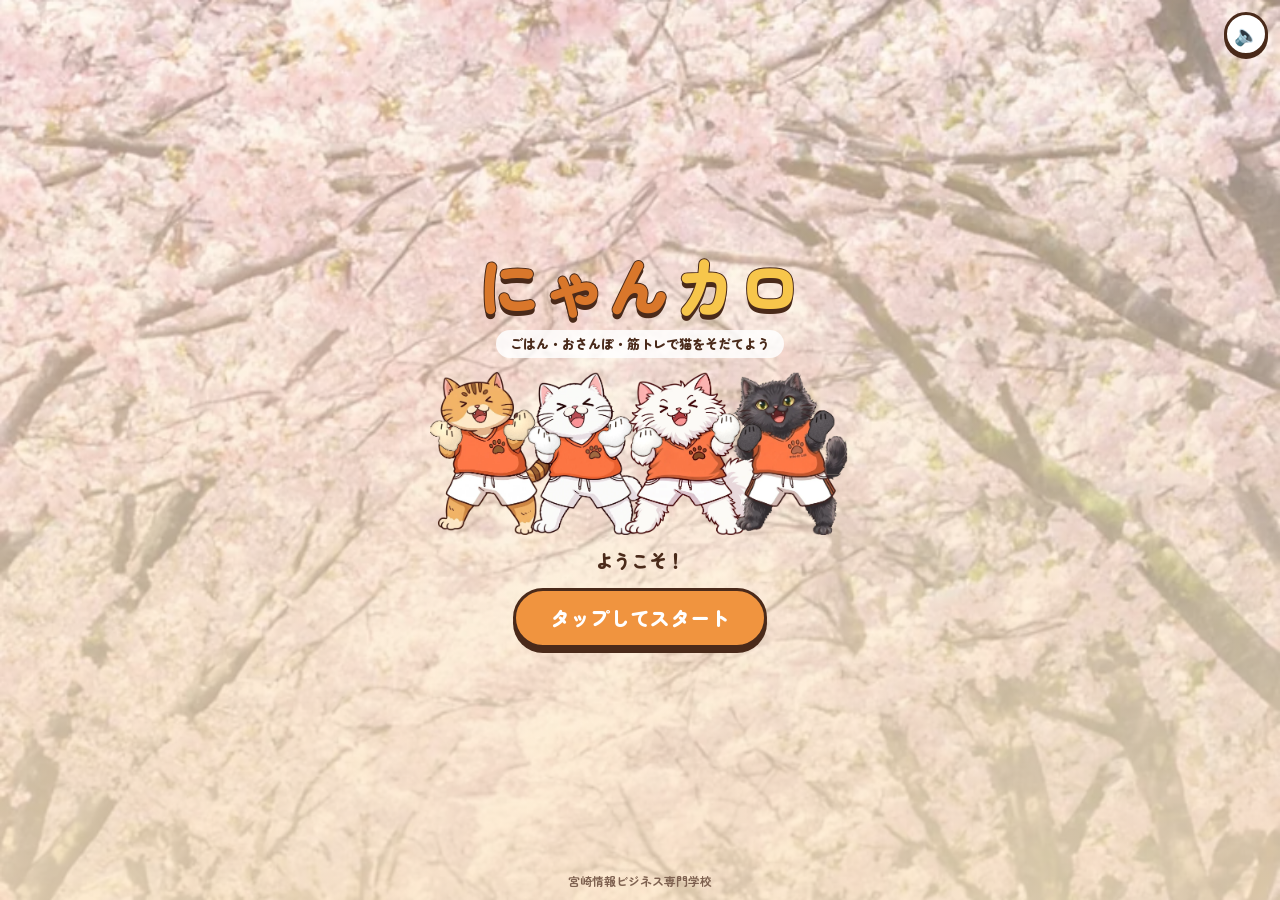
==== commit 487c3e5e: "Add files via upload" ====
--- a/index.html
+++ b/index.html
@@ -12,13 +12,13 @@
 <meta name="apple-mobile-web-app-capable" content="yes">
 <meta name="mobile-web-app-capable" content="yes">
 <meta name="apple-mobile-web-app-title" content="にゃんカロ">
-<link rel="preload" href="zmg-900.woff2?v=10.5" as="font" type="font/woff2" crossorigin>
-<link rel="stylesheet" href="fonts.css?v=10.5">
+<link rel="preload" href="zmg-900.woff2?v=10.6" as="font" type="font/woff2" crossorigin>
+<link rel="stylesheet" href="fonts.css?v=10.6">
 <!-- ?v= はアプリの版。更新したら全部の ?v= と sw.js の VERSION、data.js の APP_VER を同じ数字に上げる（古いキャッシュと混ざらないように） -->
-<link rel="stylesheet" href="style.css?v=10.5">
-<link rel="stylesheet" href="petcat.css?v=10.5">
-<link rel="stylesheet" href="battle.css?v=10.5">
-<link rel="stylesheet" href="walk.css?v=10.5">
+<link rel="stylesheet" href="style.css?v=10.6">
+<link rel="stylesheet" href="petcat.css?v=10.6">
+<link rel="stylesheet" href="battle.css?v=10.6">
+<link rel="stylesheet" href="walk.css?v=10.6">
 </head>
 <body>
 <!-- ===== タイトル画面（毎回はじめに出る） ===== -->
@@ -142,33 +142,33 @@
 <div class="toast" id="toast" role="status" aria-live="polite" hidden></div>
 <input type="file" id="photoInput" accept="image/*" hidden>
 
-<script src="data.js?v=10.5"></script>
-<script src="cat.js?v=10.5"></script>
+<script src="data.js?v=10.6"></script>
+<script src="cat.js?v=10.6"></script>
 <!-- v10.4：cat-ev.js（イベントのきせかえの絵） -->
-<script src="cat-ev.js?v=10.5"></script>
-<script src="petcat.js?v=10.5"></script>
-<script src="battle.js?v=10.5"></script>
-<script src="walk.js?v=10.5"></script>
+<script src="cat-ev.js?v=10.6"></script>
+<script src="petcat.js?v=10.6"></script>
+<script src="battle.js?v=10.6"></script>
+<script src="walk.js?v=10.6"></script>
 <!-- v10.0：app.js を役割ごとに分けた。上から順番に読みこむ（順番を変えない。main.js は いちばん最後）。v10.1：fx.js（ごほうびの演出）・neko.js（ねこタブ）を追加 -->
-<script src="storage.js?v=10.5"></script>
-<script src="util.js?v=10.5"></script>
-<script src="state.js?v=10.5"></script>
-<script src="rules.js?v=10.5"></script>
-<script src="sound.js?v=10.5"></script>
-<script src="fx.js?v=10.5"></script>
+<script src="storage.js?v=10.6"></script>
+<script src="util.js?v=10.6"></script>
+<script src="state.js?v=10.6"></script>
+<script src="rules.js?v=10.6"></script>
+<script src="sound.js?v=10.6"></script>
+<script src="fx.js?v=10.6"></script>
 <!-- v10.3：achieve.js（おもいで・ずっとミッション・ダイヤ・称号） -->
-<script src="achieve.js?v=10.5"></script>
-<script src="ui.js?v=10.5"></script>
-<script src="daily.js?v=10.5"></script>
-<script src="home.js?v=10.5"></script>
-<script src="shop.js?v=10.5"></script>
-<script src="train.js?v=10.5"></script>
+<script src="achieve.js?v=10.6"></script>
+<script src="ui.js?v=10.6"></script>
+<script src="daily.js?v=10.6"></script>
+<script src="home.js?v=10.6"></script>
+<script src="shop.js?v=10.6"></script>
+<script src="train.js?v=10.6"></script>
 <!-- v10.4：event.js（イベント：背景・イベントページ・イベントガチャ・ミニゲームの入り口） -->
-<script src="event.js?v=10.5"></script>
-<script src="history.js?v=10.5"></script>
-<script src="neko.js?v=10.5"></script>
-<script src="settings.js?v=10.5"></script>
-<script src="main.js?v=10.5"></script>
+<script src="event.js?v=10.6"></script>
+<script src="history.js?v=10.6"></script>
+<script src="neko.js?v=10.6"></script>
+<script src="settings.js?v=10.6"></script>
+<script src="main.js?v=10.6"></script>
 <script>
 // service worker の登録（v9.8：新しい版が来たら app.js の swWaiting でお知らせ → タップで入れかえ）
 if ('serviceWorker' in navigator && location.protocol !== 'file:') {
--- a/fonts.css
+++ b/fonts.css
@@ -2,6 +2,6 @@
    Zen Maru Gothic（SIL Open Font License 1.1、OFL-ZenMaruGothic.txt）を自分のサイトから読みこむ（前は Google Fonts）。
    アプリで使っている字だけを入れて軽くしている（make_fonts.py で作る）。入っていない字（名前やごはんの名前の めずらしい漢字・絵文字）は、
    下のほうの字体（iPhone はヒラギノ丸ゴ）で出る。 */
-@font-face { font-family: 'Zen Maru Gothic'; font-style: normal; font-weight: 400 500; font-display: swap; src: url('zmg-500.woff2?v=10.5') format('woff2'); }
-@font-face { font-family: 'Zen Maru Gothic'; font-style: normal; font-weight: 600 700; font-display: swap; src: url('zmg-700.woff2?v=10.5') format('woff2'); }
-@font-face { font-family: 'Zen Maru Gothic'; font-style: normal; font-weight: 800 1000; font-display: swap; src: url('zmg-900.woff2?v=10.5') format('woff2'); }
+@font-face { font-family: 'Zen Maru Gothic'; font-style: normal; font-weight: 400 500; font-display: swap; src: url('zmg-500.woff2?v=10.6') format('woff2'); }
+@font-face { font-family: 'Zen Maru Gothic'; font-style: normal; font-weight: 600 700; font-display: swap; src: url('zmg-700.woff2?v=10.6') format('woff2'); }
+@font-face { font-family: 'Zen Maru Gothic'; font-style: normal; font-weight: 800 1000; font-display: swap; src: url('zmg-900.woff2?v=10.6') format('woff2'); }
--- a/style.css
+++ b/style.css
@@ -832,3 +832,54 @@
 .breed-face { display: block; width: 52px; height: 46px; overflow: hidden; border-radius: 10px; background: #FFF1DE; }
 .breed-face .cp-art { width: 52px; max-width: none; margin-top: 2px; }
 .breed-row b { font-size: 11px; line-height: 1.2; white-space: nowrap; overflow: hidden; text-overflow: ellipsis; max-width: 100%; letter-spacing: -.04em; }
+
+/* ===== v10.6 ♥・メダル・10連・セットボーナス ===== */
+.hearts { display: inline-flex; align-items: center; gap: 1px; color: #E8577A; font-weight: 900; line-height: 1; white-space: nowrap; }
+.hearts i { font-style: normal; font-size: 16px; color: #E8C2CB; }
+.hearts i.on { color: #E8577A; }
+.hearts b { font-size: 13px; margin-left: 3px; color: #E8577A; }
+.hearts.lg i { font-size: 24px; }
+.heart-card { padding: 10px 14px; margin-bottom: 8px; display: grid; gap: 4px; }
+.heart-card .hc-top { display: flex; align-items: center; justify-content: space-between; gap: 8px; flex-wrap: wrap; }
+.heart-card .hc-next { font-weight: 900; font-size: 14px; }
+.heart-card .hint { font-size: 12.5px; line-height: 1.45; }
+.medal-sum { width: 100%; display: flex; align-items: center; justify-content: space-between; gap: 8px; padding: 9px 14px; margin-bottom: 10px; font: inherit; font-weight: 900; color: var(--ink); cursor: pointer; text-align: left; }
+.medal-sum small { font-size: 12px; color: var(--muted); font-weight: 700; }
+.medals { display: inline-flex; gap: 2px; margin-top: 3px; }
+.medals i { font-style: normal; font-size: 15px; filter: grayscale(1); opacity: .28; }
+.medals i.got { filter: none; opacity: 1; }
+.medals.big i { font-size: 22px; }
+.medal-list { display: grid; gap: 8px; }
+.medal-card { padding: 9px 12px; }
+.medal-card .mc-top { display: flex; justify-content: space-between; align-items: center; gap: 6px; }
+.medal-card .mc-top b { font-size: 14.5px; }
+.medal-card .ev-tag { display: inline-block; margin: 0 0 0 6px; font-size: 10.5px; background: var(--orange-d); vertical-align: 2px; }
+.medal-card ul, .evh-medals { list-style: none; margin: 4px 0 0; padding: 0; display: grid; gap: 2px; }
+.medal-card li, .evh-medals li { display: flex; align-items: center; gap: 6px; font-size: 13px; font-weight: 700; color: var(--muted); }
+.medal-card li small, .evh-medals li small { margin-left: auto; font-weight: 900; color: var(--blue); }
+.medal-card li.got, .evh-medals li.got { color: var(--ink); }
+.medal-card li.got small, .evh-medals li.got small { color: var(--green); }
+.evh-medals { margin: 6px 0 8px; padding: 6px 10px; border-radius: 12px; background: var(--paper); }
+.set-note { margin: 6px 0 8px; font-size: 12.5px; font-weight: 700; line-height: 1.45; color: var(--muted); }
+.set-note.on { color: var(--ink); }
+.set-note b { color: var(--orange-d); }
+.set-list { padding: 10px 12px; margin-bottom: 10px; display: grid; gap: 6px; }
+.set-list > small { font-size: 12px; color: var(--muted); font-weight: 700; line-height: 1.4; }
+.set-chips { display: flex; flex-wrap: wrap; gap: 5px; }
+.set-chip { font-size: 12px; font-weight: 900; padding: 3px 8px; border-radius: 99px; border: 2px solid var(--paper-line); background: var(--paper); color: var(--muted); }
+.set-chip.all { border-color: var(--c); color: var(--ink); background: #fff; }
+.set-chip.on { background: var(--c); color: #fff; border-color: var(--ink); }
+.set-on { margin: 0; font-weight: 900; font-size: 13px; color: var(--orange-d); }
+.g10-btn { display: flex; flex-wrap: wrap; justify-content: center; align-items: baseline; gap: 0 6px; margin: 4px 0; }
+.g10-btn small { flex-basis: 100%; font-size: 11.5px; font-weight: 700; opacity: .9; }
+.g10-grid { display: grid; grid-template-columns: repeat(5, minmax(0, 1fr)); gap: 5px; width: 100%; }
+.g10-cell { position: relative; display: grid; justify-items: center; gap: 1px; padding: 5px 2px 4px; border-radius: 10px; border: 2px solid var(--paper-line); background: #fff; text-align: center; line-height: 1.15; }
+.g10-cell.R { border-color: var(--blue); background: #EEF5FF; }
+.g10-cell.SR { border-color: #E9B730; background: #FFF6D6; box-shadow: 0 0 0 2px #F7C64B66; }
+.g10-cell .g10-ic { width: 40px; height: 40px; display: flex; align-items: center; justify-content: center; }
+.g10-cell .g10-ic svg { width: 38px; height: 38px; }
+.g10-cell .rar { position: absolute; top: -6px; left: -3px; font-size: 9.5px; padding: 0 4px; }
+.g10-cell b { font-size: 10px; font-weight: 900; word-break: break-all; }
+.g10-cell small { font-size: 9.5px; font-weight: 900; color: var(--orange-d); }
+.g10-cell.dup small { color: var(--muted); }
+@media (max-width: 360px) { .g10-grid { grid-template-columns: repeat(4, minmax(0, 1fr)); } }
